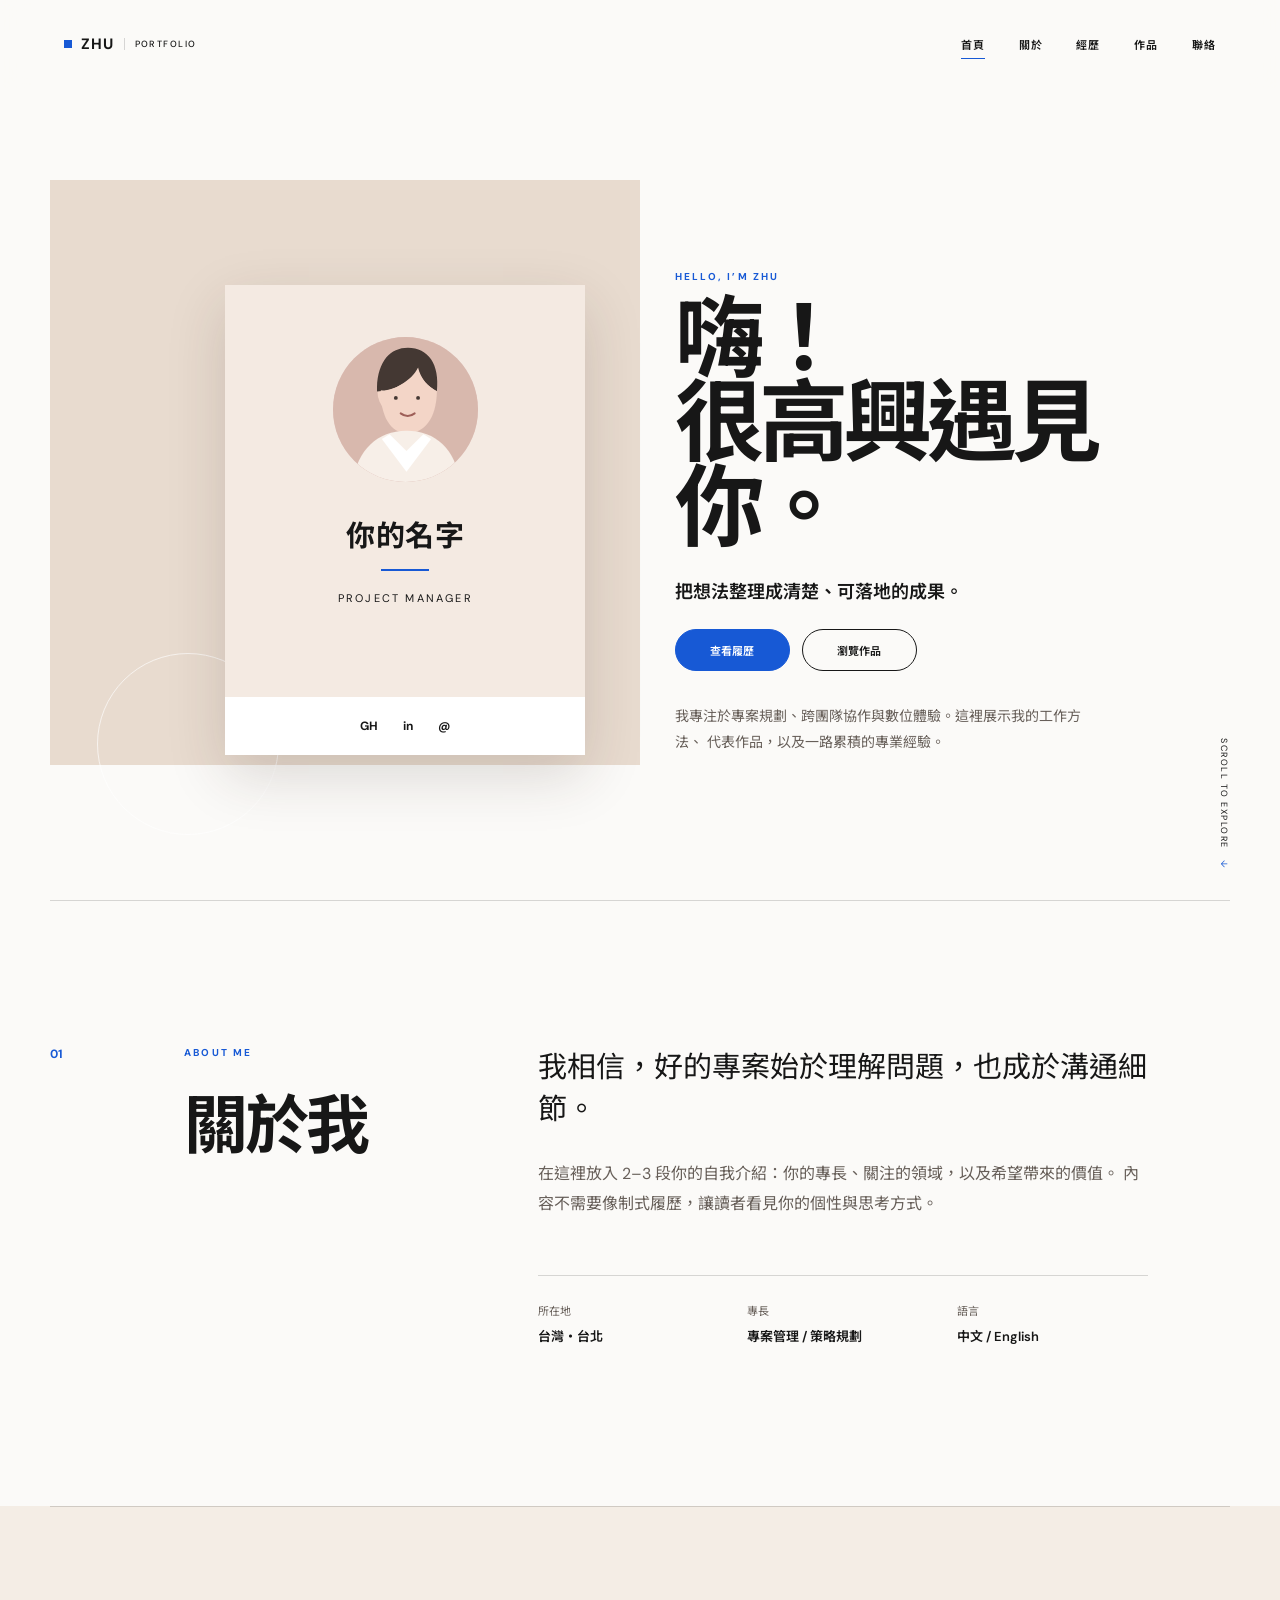
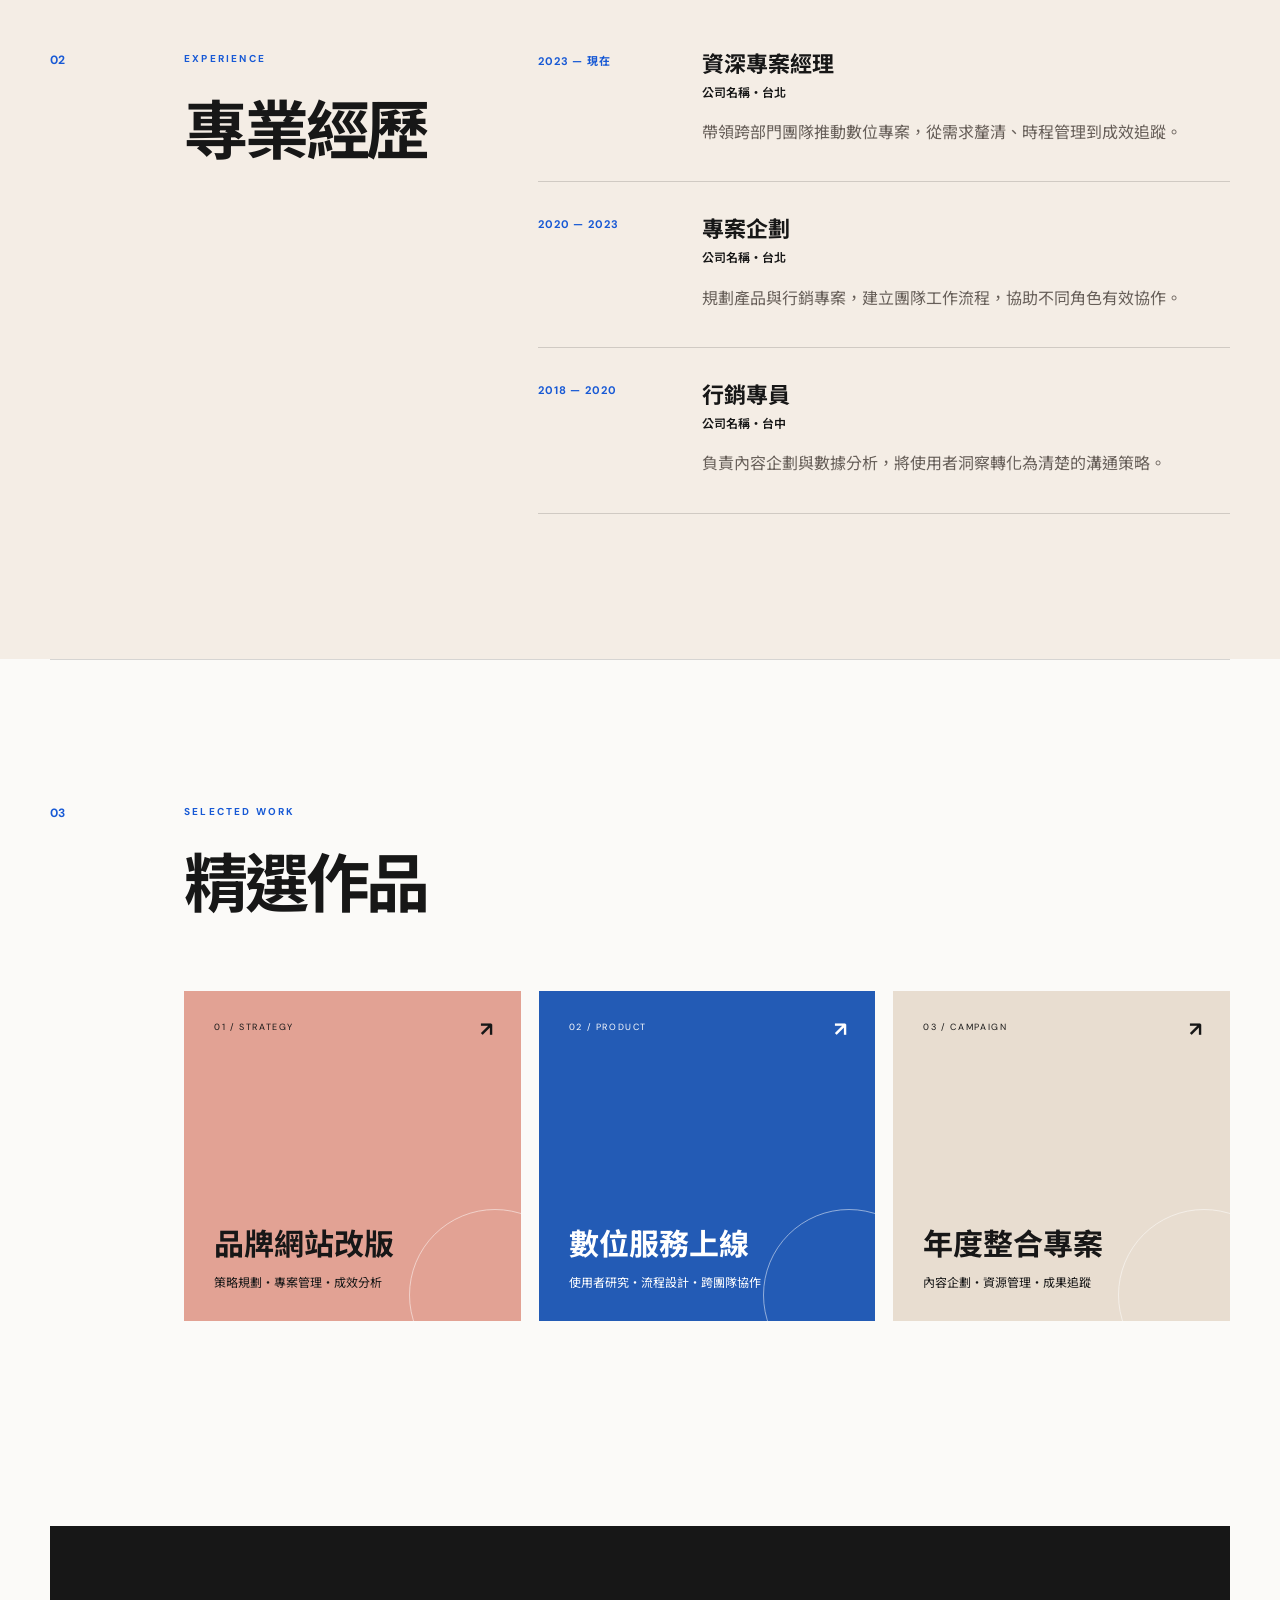
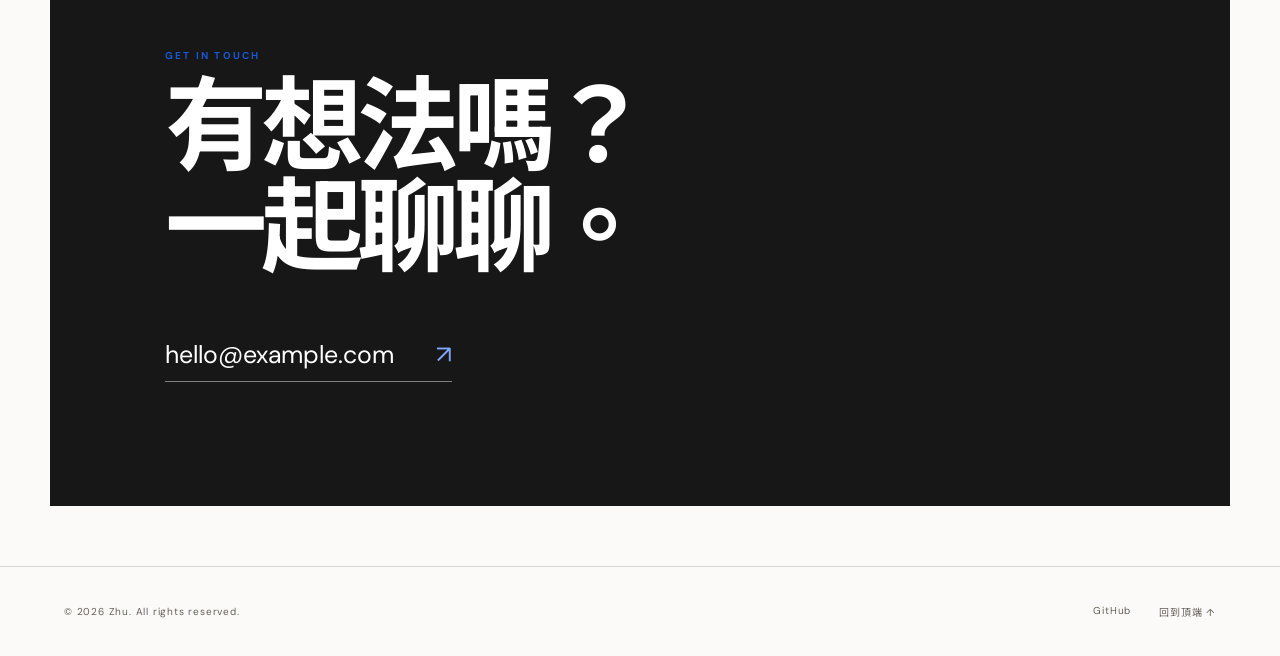
==== index.html @ 3f7c9ede "Build personal portfolio website" ====
<!doctype html>
<html lang="zh-Hant">
  <head>
    <meta charset="UTF-8" />
    <meta name="viewport" content="width=device-width, initial-scale=1.0" />
    <meta
      name="description"
      content="Zhu 的個人網站：關於我、專業經歷、作品與聯絡方式。"
    />
    <meta name="theme-color" content="#f4ede5" />
    <title>Zhu｜個人作品集</title>
    <link rel="preconnect" href="https://fonts.googleapis.com" />
    <link rel="preconnect" href="https://fonts.gstatic.com" crossorigin />
    <link
      href="https://fonts.googleapis.com/css2?family=DM+Sans:wght@400;500;600&family=Noto+Sans+TC:wght@400;500;600;700&display=swap"
      rel="stylesheet"
    />
    <link rel="stylesheet" href="styles.css" />
    <script src="script.js" defer></script>
  </head>
  <body>
    <a class="skip-link" href="#main">跳至主要內容</a>
    <header class="site-header">
      <a class="brand" href="#home" aria-label="回到首頁">
        <span class="brand-mark" aria-hidden="true"></span>
        <span>ZHU</span>
        <small>PORTFOLIO</small>
      </a>

      <button class="menu-button" type="button" aria-expanded="false" aria-controls="site-nav">
        <span></span><span></span><span></span>
        <span class="sr-only">開啟選單</span>
      </button>

      <nav id="site-nav" class="site-nav" aria-label="主要導覽">
        <a class="active" href="#home">首頁</a>
        <a href="#about">關於</a>
        <a href="#experience">經歷</a>
        <a href="#projects">作品</a>
        <a href="#contact">聯絡</a>
      </nav>
    </header>

    <main id="main">
      <section id="home" class="hero section-shell" aria-labelledby="hero-title">
        <div class="hero-backdrop" aria-hidden="true"></div>

        <article class="profile-card reveal">
          <div class="portrait-wrap">
            <img src="assets/avatar.svg" alt="個人照片預留位置" />
          </div>
          <h1>你的名字</h1>
          <span class="title-rule" aria-hidden="true"></span>
          <p>PROJECT MANAGER</p>
          <div class="socials" aria-label="社群連結">
            <a href="https://github.com/Zhu0216" aria-label="GitHub">GH</a>
            <a href="https://www.linkedin.com/" aria-label="LinkedIn">in</a>
            <a href="mailto:hello@example.com" aria-label="Email">@</a>
          </div>
        </article>

        <div class="hero-copy reveal">
          <p class="eyebrow">HELLO, I’M ZHU</p>
          <h2 id="hero-title">嗨！<br />很高興遇見你。</h2>
          <p class="hero-role">把想法整理成清楚、可落地的成果。</p>
          <div class="hero-actions">
            <a class="button primary" href="#experience">查看履歷</a>
            <a class="button secondary" href="#projects">瀏覽作品</a>
          </div>
          <p class="hero-intro">
            我專注於專案規劃、跨團隊協作與數位體驗。這裡展示我的工作方法、
            代表作品，以及一路累積的專業經驗。
          </p>
        </div>

        <p class="scroll-note" aria-hidden="true">SCROLL TO EXPLORE <span>↓</span></p>
      </section>

      <section id="about" class="content-section section-shell reveal">
        <div class="section-number">01</div>
        <div class="section-heading">
          <p class="eyebrow">ABOUT ME</p>
          <h2>關於我</h2>
        </div>
        <div class="about-copy">
          <p class="lead">我相信，好的專案始於理解問題，也成於溝通細節。</p>
          <p>
            在這裡放入 2–3 段你的自我介紹：你的專長、關注的領域，以及希望帶來的價值。
            內容不需要像制式履歷，讓讀者看見你的個性與思考方式。
          </p>
          <dl class="quick-facts">
            <div><dt>所在地</dt><dd>台灣・台北</dd></div>
            <div><dt>專長</dt><dd>專案管理 / 策略規劃</dd></div>
            <div><dt>語言</dt><dd>中文 / English</dd></div>
          </dl>
        </div>
      </section>

      <section id="experience" class="content-section section-shell experience reveal">
        <div class="section-number">02</div>
        <div class="section-heading">
          <p class="eyebrow">EXPERIENCE</p>
          <h2>專業經歷</h2>
        </div>
        <div class="timeline">
          <article>
            <time datetime="2023">2023 — 現在</time>
            <div><h3>資深專案經理</h3><p class="company">公司名稱・台北</p><p>帶領跨部門團隊推動數位專案，從需求釐清、時程管理到成效追蹤。</p></div>
          </article>
          <article>
            <time datetime="2020">2020 — 2023</time>
            <div><h3>專案企劃</h3><p class="company">公司名稱・台北</p><p>規劃產品與行銷專案，建立團隊工作流程，協助不同角色有效協作。</p></div>
          </article>
          <article>
            <time datetime="2018">2018 — 2020</time>
            <div><h3>行銷專員</h3><p class="company">公司名稱・台中</p><p>負責內容企劃與數據分析，將使用者洞察轉化為清楚的溝通策略。</p></div>
          </article>
        </div>
      </section>

      <section id="projects" class="content-section section-shell projects reveal">
        <div class="section-number">03</div>
        <div class="section-heading">
          <p class="eyebrow">SELECTED WORK</p>
          <h2>精選作品</h2>
        </div>
        <div class="project-grid">
          <a class="project-card coral" href="#contact">
            <span>01 / STRATEGY</span><h3>品牌網站改版</h3><p>策略規劃・專案管理・成效分析</p><b aria-hidden="true">↗</b>
          </a>
          <a class="project-card blue" href="#contact">
            <span>02 / PRODUCT</span><h3>數位服務上線</h3><p>使用者研究・流程設計・跨團隊協作</p><b aria-hidden="true">↗</b>
          </a>
          <a class="project-card cream" href="#contact">
            <span>03 / CAMPAIGN</span><h3>年度整合專案</h3><p>內容企劃・資源管理・成果追蹤</p><b aria-hidden="true">↗</b>
          </a>
        </div>
      </section>

      <section id="contact" class="contact section-shell reveal">
        <p class="eyebrow">GET IN TOUCH</p>
        <h2>有想法嗎？<br />一起聊聊。</h2>
        <a class="contact-link" href="mailto:hello@example.com">hello@example.com <span>↗</span></a>
      </section>
    </main>

    <footer class="site-footer">
      <p>© <span id="year"></span> Zhu. All rights reserved.</p>
      <div><a href="https://github.com/Zhu0216">GitHub</a><a href="#home">回到頂端 ↑</a></div>
    </footer>
  </body>
</html>
---- styles.css ----
:root {
  --ink: #171717;
  --muted: #675f59;
  --paper: #fbfaf8;
  --sand: #e8dbcf;
  --blush: #ead3cf;
  --blue: #1759d5;
  --line: rgba(23, 23, 23, 0.16);
  --shadow: 0 20px 55px rgba(53, 40, 30, 0.16);
}

* { box-sizing: border-box; }
html { scroll-behavior: smooth; }
body { margin: 0; color: var(--ink); background: var(--paper); font-family: "DM Sans", "Noto Sans TC", sans-serif; }
a { color: inherit; text-decoration: none; }
img { display: block; max-width: 100%; }
button { font: inherit; }
.sr-only { position: absolute; width: 1px; height: 1px; padding: 0; margin: -1px; overflow: hidden; clip: rect(0,0,0,0); white-space: nowrap; border: 0; }
.skip-link { position: fixed; top: 12px; left: 12px; transform: translateY(-150%); z-index: 100; background: var(--ink); color: #fff; padding: 10px 16px; }
.skip-link:focus { transform: translateY(0); }

.site-header { height: 88px; display: flex; align-items: center; justify-content: space-between; padding: 0 clamp(24px, 5vw, 78px); position: fixed; top: 0; width: 100%; z-index: 20; background: rgba(251,250,248,.88); backdrop-filter: blur(14px); border-bottom: 1px solid transparent; transition: .25s ease; }
.site-header.scrolled { height: 72px; border-color: var(--line); }
.brand { display: flex; align-items: center; gap: 9px; font-size: 15px; font-weight: 700; letter-spacing: .08em; }
.brand-mark { width: 8px; height: 8px; background: var(--blue); }
.brand small { padding-left: 10px; border-left: 1px solid var(--line); font-size: 9px; font-weight: 500; letter-spacing: .16em; }
.site-nav { display: flex; gap: clamp(18px, 2.6vw, 42px); font-size: 11px; font-weight: 600; letter-spacing: .11em; }
.site-nav a { position: relative; padding: 7px 0; }
.site-nav a::after { content: ""; position: absolute; left: 0; bottom: 0; width: 100%; height: 1px; background: var(--blue); transform: scaleX(0); transform-origin: right; transition: transform .2s ease; }
.site-nav a:hover::after, .site-nav a.active::after { transform: scaleX(1); transform-origin: left; }
.menu-button { display: none; border: 0; background: none; padding: 8px; }
.menu-button > span:not(.sr-only) { display: block; width: 22px; height: 1px; margin: 5px; background: var(--ink); }

.section-shell { width: min(1180px, calc(100% - 48px)); margin-inline: auto; }
.hero { position: relative; min-height: 100vh; padding-top: 140px; display: grid; grid-template-columns: minmax(310px, 470px) minmax(360px, 490px); justify-content: center; align-items: center; gap: clamp(40px, 7vw, 110px); }
.hero-backdrop { position: absolute; z-index: -2; left: calc(50% - 590px); top: 20%; width: 50%; height: 65%; background: var(--sand); }
.hero-backdrop::after { content: ""; position: absolute; width: 180px; height: 180px; border: 1px solid rgba(255,255,255,.65); border-radius: 50%; left: 8%; bottom: -70px; }
.profile-card { justify-self: end; width: min(100%, 360px); min-height: 470px; background: #f4eae2; padding: 52px 38px 0; text-align: center; box-shadow: var(--shadow); display: flex; flex-direction: column; align-items: center; }
.portrait-wrap { width: 145px; height: 145px; border-radius: 50%; overflow: hidden; background: var(--blush); }
.profile-card h1 { margin: 30px 0 14px; font-size: 29px; letter-spacing: .02em; }
.title-rule { width: 48px; height: 2px; background: var(--blue); }
.profile-card > p { margin: 20px 0 auto; font-size: 11px; letter-spacing: .2em; }
.socials { width: calc(100% + 76px); min-height: 58px; background: #fff; display: flex; justify-content: center; align-items: center; gap: 25px; }
.socials a { font-size: 12px; font-weight: 700; transition: color .2s, transform .2s; }
.socials a:hover { color: var(--blue); transform: translateY(-2px); }
.eyebrow { margin: 0 0 15px; color: var(--blue); font-size: 10px; font-weight: 700; letter-spacing: .22em; }
.hero-copy h2 { margin: 0; font-size: clamp(64px, 7vw, 104px); line-height: .94; letter-spacing: -.065em; }
.hero-role { margin: 26px 0 25px; font-size: 18px; font-weight: 600; }
.hero-actions { display: flex; gap: 12px; margin-bottom: 32px; }
.button { min-width: 115px; padding: 12px 22px; border: 1px solid var(--ink); border-radius: 999px; text-align: center; font-size: 11px; font-weight: 600; transition: .2s ease; }
.button.primary { background: var(--blue); border-color: var(--blue); color: white; }
.button:hover { background: var(--ink); border-color: var(--ink); color: white; transform: translateY(-2px); }
.hero-intro { max-width: 430px; color: var(--muted); font-size: 14px; line-height: 1.9; }
.scroll-note { position: absolute; right: 0; bottom: 30px; margin: 0; font-size: 9px; letter-spacing: .17em; writing-mode: vertical-rl; }
.scroll-note span { color: var(--blue); margin-top: 8px; }

.content-section { padding-block: 145px; border-top: 1px solid var(--line); display: grid; grid-template-columns: 70px minmax(190px, 290px) 1fr; gap: clamp(25px, 5vw, 70px); }
.section-number { color: var(--blue); font-size: 12px; font-weight: 700; }
.section-heading h2 { margin: 0; font-size: clamp(42px, 5vw, 70px); letter-spacing: -.05em; }
.about-copy { max-width: 610px; }
.about-copy p { color: var(--muted); line-height: 1.9; }
.about-copy .lead { margin-top: 0; color: var(--ink); font-size: clamp(21px, 2.5vw, 29px); line-height: 1.45; }
.quick-facts { display: grid; grid-template-columns: repeat(3, 1fr); gap: 18px; margin-top: 55px; padding-top: 26px; border-top: 1px solid var(--line); }
.quick-facts dt { color: var(--muted); font-size: 11px; margin-bottom: 8px; }
.quick-facts dd { margin: 0; font-size: 13px; font-weight: 600; }
.experience { background: #f4ede5; box-shadow: 50vw 0 #f4ede5, -50vw 0 #f4ede5; }
.timeline article { display: grid; grid-template-columns: 140px 1fr; gap: 24px; padding: 0 0 35px; margin-bottom: 35px; border-bottom: 1px solid var(--line); }
.timeline article:last-child { margin-bottom: 0; }
.timeline time { color: var(--blue); font-size: 11px; font-weight: 700; letter-spacing: .08em; }
.timeline h3 { margin: -6px 0 4px; font-size: 22px; }
.timeline p { color: var(--muted); line-height: 1.7; margin-bottom: 0; }
.timeline .company { margin: 0 0 15px; color: var(--ink); font-size: 12px; font-weight: 600; }
.projects { grid-template-areas: "number heading heading" "number cards cards"; }
.projects .section-number { grid-area: number; }
.projects .section-heading { grid-area: heading; }
.project-grid { grid-area: cards; display: grid; grid-template-columns: repeat(3, 1fr); gap: 18px; }
.project-card { position: relative; min-height: 330px; padding: 30px; display: flex; flex-direction: column; transition: transform .25s, box-shadow .25s; overflow: hidden; }
.project-card::after { content: ""; position: absolute; width: 170px; height: 170px; border: 1px solid rgba(255,255,255,.5); border-radius: 50%; right: -60px; bottom: -60px; }
.project-card:hover { transform: translateY(-8px); box-shadow: var(--shadow); }
.project-card span { font-size: 9px; letter-spacing: .18em; }
.project-card h3 { margin: auto 0 10px; max-width: 230px; font-size: 30px; line-height: 1.2; }
.project-card p { margin: 0; font-size: 12px; }
.project-card b { position: absolute; right: 28px; top: 25px; font-size: 20px; }
.project-card.coral { background: #e2a294; }
.project-card.blue { background: #235bb5; color: #fff; }
.project-card.cream { background: #e8ddd0; }
.contact { margin-top: 60px; margin-bottom: 60px; min-height: 580px; background: var(--ink); color: #fff; padding: 100px clamp(32px, 9vw, 115px); display: flex; flex-direction: column; justify-content: center; }
.contact h2 { margin: 0 0 60px; font-size: clamp(58px, 8vw, 110px); line-height: .98; letter-spacing: -.06em; }
.contact-link { width: fit-content; padding-bottom: 10px; border-bottom: 1px solid rgba(255,255,255,.45); font-size: clamp(17px, 2vw, 25px); }
.contact-link span { margin-left: 35px; color: #7fa7ff; }
.site-footer { min-height: 90px; padding: 0 clamp(24px, 5vw, 78px); border-top: 1px solid var(--line); display: flex; align-items: center; justify-content: space-between; color: var(--muted); font-size: 10px; letter-spacing: .08em; }
.site-footer div { display: flex; gap: 28px; }
.site-footer a:hover { color: var(--blue); }
.reveal { opacity: 0; transform: translateY(18px); transition: opacity .7s ease, transform .7s ease; }
.reveal.visible { opacity: 1; transform: none; }

@media (prefers-reduced-motion: reduce) { html { scroll-behavior: auto; } *, *::before, *::after { animation: none !important; transition: none !important; } .reveal { opacity: 1; transform: none; } }
@media (max-width: 850px) {
  .site-header { height: 72px; }
  .menu-button { display: block; z-index: 2; }
  .site-nav { display: none; position: fixed; inset: 0; background: var(--paper); flex-direction: column; align-items: center; justify-content: center; gap: 28px; font-size: 16px; }
  .site-nav.open { display: flex; }
  .hero { padding: 120px 0 80px; grid-template-columns: 1fr; gap: 55px; }
  .hero-backdrop { left: -24px; top: 110px; width: 78%; height: 470px; }
  .profile-card { justify-self: center; order: 2; }
  .hero-copy { order: 1; text-align: center; }
  .hero-actions { justify-content: center; }
  .hero-intro { margin-inline: auto; }
  .scroll-note { display: none; }
  .content-section { padding-block: 95px; grid-template-columns: 38px 1fr; }
  .section-heading { grid-column: 2; }
  .about-copy, .timeline { grid-column: 2; }
  .projects { grid-template-areas: "number heading" "number cards"; }
  .project-grid { grid-template-columns: 1fr; }
  .project-card { min-height: 260px; }
}
@media (max-width: 560px) {
  .section-shell { width: min(100% - 30px, 1180px); }
  .brand small { display: none; }
  .hero-copy h2 { font-size: 62px; }
  .profile-card { width: calc(100% - 20px); min-height: 430px; }
  .content-section { grid-template-columns: 1fr; gap: 22px; }
  .section-number, .section-heading, .about-copy, .timeline { grid-column: 1; }
  .projects { grid-template-areas: "number" "heading" "cards"; }
  .quick-facts { grid-template-columns: 1fr; }
  .timeline article { grid-template-columns: 1fr; gap: 15px; }
  .contact { margin-inline: 0; width: 100%; padding-inline: 28px; }
  .site-footer { padding-block: 25px; gap: 15px; flex-direction: column; align-items: flex-start; }
}
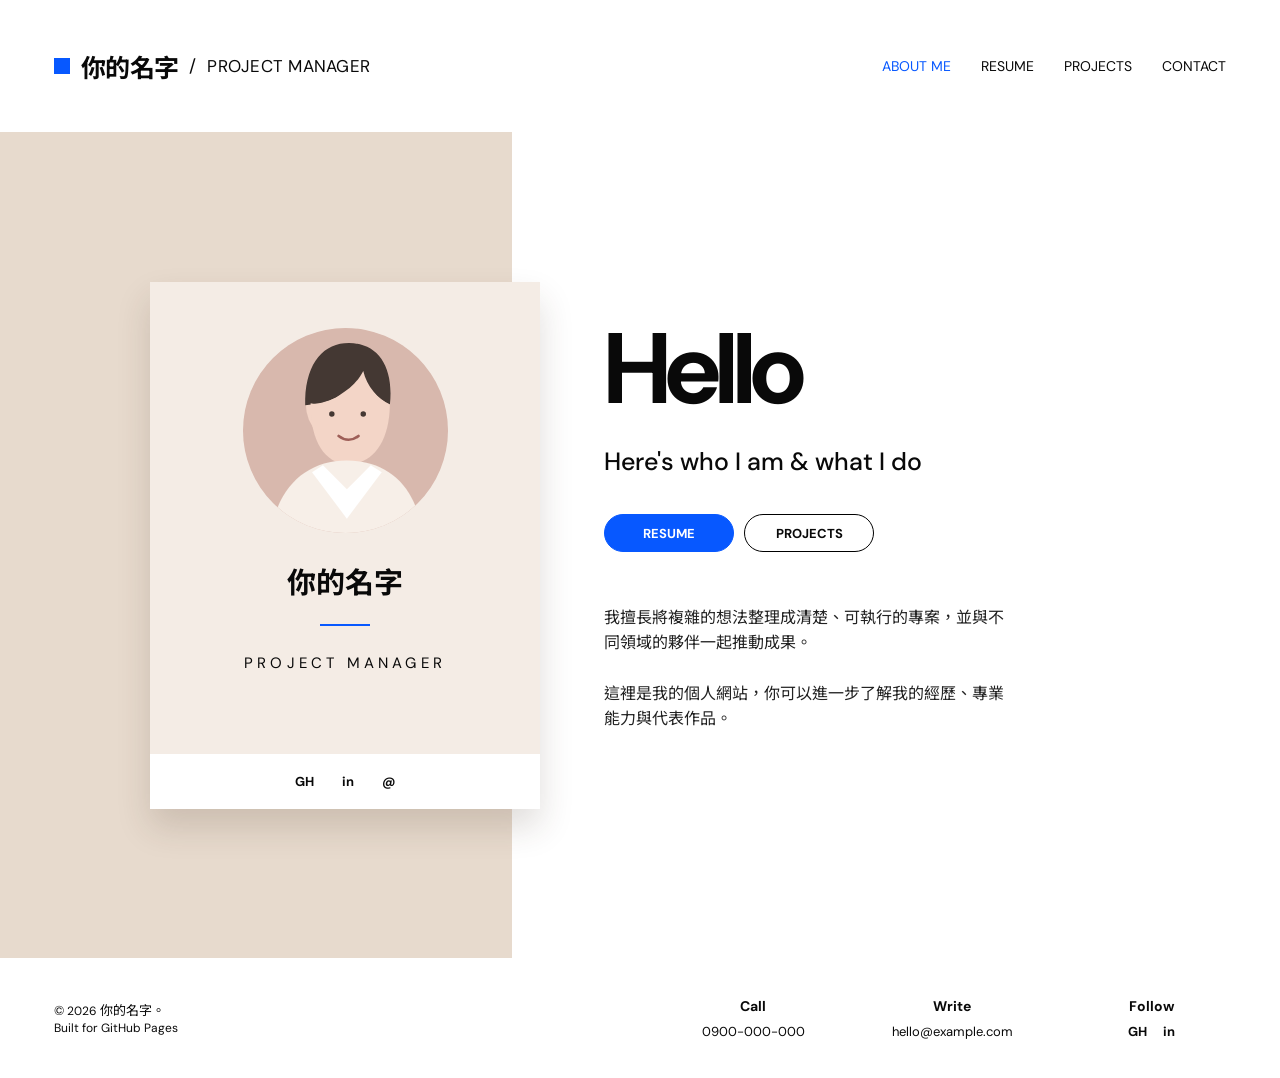
==== commit c9a6c8f4: "Rebuild portfolio to match Wix reference" ====
--- a/index.html
+++ b/index.html
@@ -1,152 +1,62 @@
 <!doctype html>
 <html lang="zh-Hant">
-  <head>
-    <meta charset="UTF-8" />
-    <meta name="viewport" content="width=device-width, initial-scale=1.0" />
-    <meta
-      name="description"
-      content="Zhu 的個人網站：關於我、專業經歷、作品與聯絡方式。"
-    />
-    <meta name="theme-color" content="#f4ede5" />
-    <title>Zhu｜個人作品集</title>
-    <link rel="preconnect" href="https://fonts.googleapis.com" />
-    <link rel="preconnect" href="https://fonts.gstatic.com" crossorigin />
-    <link
-      href="https://fonts.googleapis.com/css2?family=DM+Sans:wght@400;500;600&family=Noto+Sans+TC:wght@400;500;600;700&display=swap"
-      rel="stylesheet"
-    />
-    <link rel="stylesheet" href="styles.css" />
-    <script src="script.js" defer></script>
-  </head>
-  <body>
-    <a class="skip-link" href="#main">跳至主要內容</a>
-    <header class="site-header">
-      <a class="brand" href="#home" aria-label="回到首頁">
-        <span class="brand-mark" aria-hidden="true"></span>
-        <span>ZHU</span>
-        <small>PORTFOLIO</small>
-      </a>
+<head>
+  <meta charset="UTF-8" />
+  <meta name="viewport" content="width=device-width, initial-scale=1" />
+  <meta name="description" content="Zhu 的個人網站：專案管理、作品與專業經歷。" />
+  <title>關於我｜Zhu</title>
+  <link rel="preconnect" href="https://fonts.googleapis.com" />
+  <link rel="preconnect" href="https://fonts.gstatic.com" crossorigin />
+  <link href="https://fonts.googleapis.com/css2?family=DM+Sans:wght@400;500;600;700&family=Noto+Sans+TC:wght@400;500;600;700&display=swap" rel="stylesheet" />
+  <link rel="stylesheet" href="styles.css" />
+  <script src="script.js" defer></script>
+</head>
+<body data-page="about">
+  <a class="skip-link" href="#main">跳到主要內容</a>
+  <header class="site-header">
+    <a class="identity" href="index.html"><span></span><strong>你的名字</strong><i>/</i><small>PROJECT MANAGER</small></a>
+    <button class="menu-toggle" type="button" aria-expanded="false" aria-controls="main-nav"><span></span><span></span><span class="sr-only">開啟選單</span></button>
+    <nav id="main-nav" class="main-nav" aria-label="主要導覽">
+      <a href="index.html" data-nav="about">ABOUT ME</a>
+      <a href="resume.html" data-nav="resume">RESUME</a>
+      <a href="projects.html" data-nav="projects">PROJECTS</a>
+      <a href="contact.html" data-nav="contact">CONTACT</a>
+    </nav>
+  </header>
 
-      <button class="menu-button" type="button" aria-expanded="false" aria-controls="site-nav">
-        <span></span><span></span><span></span>
-        <span class="sr-only">開啟選單</span>
-      </button>
+  <main id="main" class="home-main">
+    <div class="home-color-block" aria-hidden="true"></div>
+    <div class="home-layout page-width">
+      <article class="profile-card reveal">
+        <img src="assets/avatar.svg" alt="個人照片預留位置" />
+        <h1>你的名字</h1>
+        <span class="blue-rule" aria-hidden="true"></span>
+        <p>PROJECT MANAGER</p>
+        <div class="social-row" aria-label="社群連結">
+          <a href="https://github.com/Zhu0216" aria-label="GitHub">GH</a>
+          <a href="https://www.linkedin.com/" aria-label="LinkedIn">in</a>
+          <a href="mailto:hello@example.com" aria-label="電子郵件">@</a>
+        </div>
+      </article>
 
-      <nav id="site-nav" class="site-nav" aria-label="主要導覽">
-        <a class="active" href="#home">首頁</a>
-        <a href="#about">關於</a>
-        <a href="#experience">經歷</a>
-        <a href="#projects">作品</a>
-        <a href="#contact">聯絡</a>
-      </nav>
-    </header>
+      <section class="hello-copy reveal" aria-labelledby="hello-title">
+        <h2 id="hello-title">Hello</h2>
+        <p class="hello-subtitle">Here's who I am &amp; what I do</p>
+        <div class="button-row">
+          <a class="pill primary" href="resume.html">RESUME</a>
+          <a class="pill" href="projects.html">PROJECTS</a>
+        </div>
+        <p>我擅長將複雜的想法整理成清楚、可執行的專案，並與不同領域的夥伴一起推動成果。</p>
+        <p>這裡是我的個人網站，你可以進一步了解我的經歷、專業能力與代表作品。</p>
+      </section>
+    </div>
+  </main>
 
-    <main id="main">
-      <section id="home" class="hero section-shell" aria-labelledby="hero-title">
-        <div class="hero-backdrop" aria-hidden="true"></div>
-
-        <article class="profile-card reveal">
-          <div class="portrait-wrap">
-            <img src="assets/avatar.svg" alt="個人照片預留位置" />
-          </div>
-          <h1>你的名字</h1>
-          <span class="title-rule" aria-hidden="true"></span>
-          <p>PROJECT MANAGER</p>
-          <div class="socials" aria-label="社群連結">
-            <a href="https://github.com/Zhu0216" aria-label="GitHub">GH</a>
-            <a href="https://www.linkedin.com/" aria-label="LinkedIn">in</a>
-            <a href="mailto:hello@example.com" aria-label="Email">@</a>
-          </div>
-        </article>
-
-        <div class="hero-copy reveal">
-          <p class="eyebrow">HELLO, I’M ZHU</p>
-          <h2 id="hero-title">嗨！<br />很高興遇見你。</h2>
-          <p class="hero-role">把想法整理成清楚、可落地的成果。</p>
-          <div class="hero-actions">
-            <a class="button primary" href="#experience">查看履歷</a>
-            <a class="button secondary" href="#projects">瀏覽作品</a>
-          </div>
-          <p class="hero-intro">
-            我專注於專案規劃、跨團隊協作與數位體驗。這裡展示我的工作方法、
-            代表作品，以及一路累積的專業經驗。
-          </p>
-        </div>
-
-        <p class="scroll-note" aria-hidden="true">SCROLL TO EXPLORE <span>↓</span></p>
-      </section>
-
-      <section id="about" class="content-section section-shell reveal">
-        <div class="section-number">01</div>
-        <div class="section-heading">
-          <p class="eyebrow">ABOUT ME</p>
-          <h2>關於我</h2>
-        </div>
-        <div class="about-copy">
-          <p class="lead">我相信，好的專案始於理解問題，也成於溝通細節。</p>
-          <p>
-            在這裡放入 2–3 段你的自我介紹：你的專長、關注的領域，以及希望帶來的價值。
-            內容不需要像制式履歷，讓讀者看見你的個性與思考方式。
-          </p>
-          <dl class="quick-facts">
-            <div><dt>所在地</dt><dd>台灣・台北</dd></div>
-            <div><dt>專長</dt><dd>專案管理 / 策略規劃</dd></div>
-            <div><dt>語言</dt><dd>中文 / English</dd></div>
-          </dl>
-        </div>
-      </section>
-
-      <section id="experience" class="content-section section-shell experience reveal">
-        <div class="section-number">02</div>
-        <div class="section-heading">
-          <p class="eyebrow">EXPERIENCE</p>
-          <h2>專業經歷</h2>
-        </div>
-        <div class="timeline">
-          <article>
-            <time datetime="2023">2023 — 現在</time>
-            <div><h3>資深專案經理</h3><p class="company">公司名稱・台北</p><p>帶領跨部門團隊推動數位專案，從需求釐清、時程管理到成效追蹤。</p></div>
-          </article>
-          <article>
-            <time datetime="2020">2020 — 2023</time>
-            <div><h3>專案企劃</h3><p class="company">公司名稱・台北</p><p>規劃產品與行銷專案，建立團隊工作流程，協助不同角色有效協作。</p></div>
-          </article>
-          <article>
-            <time datetime="2018">2018 — 2020</time>
-            <div><h3>行銷專員</h3><p class="company">公司名稱・台中</p><p>負責內容企劃與數據分析，將使用者洞察轉化為清楚的溝通策略。</p></div>
-          </article>
-        </div>
-      </section>
-
-      <section id="projects" class="content-section section-shell projects reveal">
-        <div class="section-number">03</div>
-        <div class="section-heading">
-          <p class="eyebrow">SELECTED WORK</p>
-          <h2>精選作品</h2>
-        </div>
-        <div class="project-grid">
-          <a class="project-card coral" href="#contact">
-            <span>01 / STRATEGY</span><h3>品牌網站改版</h3><p>策略規劃・專案管理・成效分析</p><b aria-hidden="true">↗</b>
-          </a>
-          <a class="project-card blue" href="#contact">
-            <span>02 / PRODUCT</span><h3>數位服務上線</h3><p>使用者研究・流程設計・跨團隊協作</p><b aria-hidden="true">↗</b>
-          </a>
-          <a class="project-card cream" href="#contact">
-            <span>03 / CAMPAIGN</span><h3>年度整合專案</h3><p>內容企劃・資源管理・成果追蹤</p><b aria-hidden="true">↗</b>
-          </a>
-        </div>
-      </section>
-
-      <section id="contact" class="contact section-shell reveal">
-        <p class="eyebrow">GET IN TOUCH</p>
-        <h2>有想法嗎？<br />一起聊聊。</h2>
-        <a class="contact-link" href="mailto:hello@example.com">hello@example.com <span>↗</span></a>
-      </section>
-    </main>
-
-    <footer class="site-footer">
-      <p>© <span id="year"></span> Zhu. All rights reserved.</p>
-      <div><a href="https://github.com/Zhu0216">GitHub</a><a href="#home">回到頂端 ↑</a></div>
-    </footer>
-  </body>
+  <footer class="site-footer">
+    <div class="copyright">© <span data-year></span> 你的名字。<br /><span>Built for GitHub Pages</span></div>
+    <div class="footer-item"><strong>Call</strong><a href="tel:+886900000000">0900-000-000</a></div>
+    <div class="footer-item"><strong>Write</strong><a href="mailto:hello@example.com">hello@example.com</a></div>
+    <div class="footer-item"><strong>Follow</strong><div class="footer-social"><a href="https://github.com/Zhu0216">GH</a><a href="https://www.linkedin.com/">in</a></div></div>
+  </footer>
+</body>
 </html>
--- a/styles.css
+++ b/styles.css
@@ -1,129 +1,12 @@
-:root {
-  --ink: #171717;
-  --muted: #675f59;
-  --paper: #fbfaf8;
-  --sand: #e8dbcf;
-  --blush: #ead3cf;
-  --blue: #1759d5;
-  --line: rgba(23, 23, 23, 0.16);
-  --shadow: 0 20px 55px rgba(53, 40, 30, 0.16);
-}
-
-* { box-sizing: border-box; }
-html { scroll-behavior: smooth; }
-body { margin: 0; color: var(--ink); background: var(--paper); font-family: "DM Sans", "Noto Sans TC", sans-serif; }
-a { color: inherit; text-decoration: none; }
-img { display: block; max-width: 100%; }
-button { font: inherit; }
-.sr-only { position: absolute; width: 1px; height: 1px; padding: 0; margin: -1px; overflow: hidden; clip: rect(0,0,0,0); white-space: nowrap; border: 0; }
-.skip-link { position: fixed; top: 12px; left: 12px; transform: translateY(-150%); z-index: 100; background: var(--ink); color: #fff; padding: 10px 16px; }
-.skip-link:focus { transform: translateY(0); }
-
-.site-header { height: 88px; display: flex; align-items: center; justify-content: space-between; padding: 0 clamp(24px, 5vw, 78px); position: fixed; top: 0; width: 100%; z-index: 20; background: rgba(251,250,248,.88); backdrop-filter: blur(14px); border-bottom: 1px solid transparent; transition: .25s ease; }
-.site-header.scrolled { height: 72px; border-color: var(--line); }
-.brand { display: flex; align-items: center; gap: 9px; font-size: 15px; font-weight: 700; letter-spacing: .08em; }
-.brand-mark { width: 8px; height: 8px; background: var(--blue); }
-.brand small { padding-left: 10px; border-left: 1px solid var(--line); font-size: 9px; font-weight: 500; letter-spacing: .16em; }
-.site-nav { display: flex; gap: clamp(18px, 2.6vw, 42px); font-size: 11px; font-weight: 600; letter-spacing: .11em; }
-.site-nav a { position: relative; padding: 7px 0; }
-.site-nav a::after { content: ""; position: absolute; left: 0; bottom: 0; width: 100%; height: 1px; background: var(--blue); transform: scaleX(0); transform-origin: right; transition: transform .2s ease; }
-.site-nav a:hover::after, .site-nav a.active::after { transform: scaleX(1); transform-origin: left; }
-.menu-button { display: none; border: 0; background: none; padding: 8px; }
-.menu-button > span:not(.sr-only) { display: block; width: 22px; height: 1px; margin: 5px; background: var(--ink); }
-
-.section-shell { width: min(1180px, calc(100% - 48px)); margin-inline: auto; }
-.hero { position: relative; min-height: 100vh; padding-top: 140px; display: grid; grid-template-columns: minmax(310px, 470px) minmax(360px, 490px); justify-content: center; align-items: center; gap: clamp(40px, 7vw, 110px); }
-.hero-backdrop { position: absolute; z-index: -2; left: calc(50% - 590px); top: 20%; width: 50%; height: 65%; background: var(--sand); }
-.hero-backdrop::after { content: ""; position: absolute; width: 180px; height: 180px; border: 1px solid rgba(255,255,255,.65); border-radius: 50%; left: 8%; bottom: -70px; }
-.profile-card { justify-self: end; width: min(100%, 360px); min-height: 470px; background: #f4eae2; padding: 52px 38px 0; text-align: center; box-shadow: var(--shadow); display: flex; flex-direction: column; align-items: center; }
-.portrait-wrap { width: 145px; height: 145px; border-radius: 50%; overflow: hidden; background: var(--blush); }
-.profile-card h1 { margin: 30px 0 14px; font-size: 29px; letter-spacing: .02em; }
-.title-rule { width: 48px; height: 2px; background: var(--blue); }
-.profile-card > p { margin: 20px 0 auto; font-size: 11px; letter-spacing: .2em; }
-.socials { width: calc(100% + 76px); min-height: 58px; background: #fff; display: flex; justify-content: center; align-items: center; gap: 25px; }
-.socials a { font-size: 12px; font-weight: 700; transition: color .2s, transform .2s; }
-.socials a:hover { color: var(--blue); transform: translateY(-2px); }
-.eyebrow { margin: 0 0 15px; color: var(--blue); font-size: 10px; font-weight: 700; letter-spacing: .22em; }
-.hero-copy h2 { margin: 0; font-size: clamp(64px, 7vw, 104px); line-height: .94; letter-spacing: -.065em; }
-.hero-role { margin: 26px 0 25px; font-size: 18px; font-weight: 600; }
-.hero-actions { display: flex; gap: 12px; margin-bottom: 32px; }
-.button { min-width: 115px; padding: 12px 22px; border: 1px solid var(--ink); border-radius: 999px; text-align: center; font-size: 11px; font-weight: 600; transition: .2s ease; }
-.button.primary { background: var(--blue); border-color: var(--blue); color: white; }
-.button:hover { background: var(--ink); border-color: var(--ink); color: white; transform: translateY(-2px); }
-.hero-intro { max-width: 430px; color: var(--muted); font-size: 14px; line-height: 1.9; }
-.scroll-note { position: absolute; right: 0; bottom: 30px; margin: 0; font-size: 9px; letter-spacing: .17em; writing-mode: vertical-rl; }
-.scroll-note span { color: var(--blue); margin-top: 8px; }
-
-.content-section { padding-block: 145px; border-top: 1px solid var(--line); display: grid; grid-template-columns: 70px minmax(190px, 290px) 1fr; gap: clamp(25px, 5vw, 70px); }
-.section-number { color: var(--blue); font-size: 12px; font-weight: 700; }
-.section-heading h2 { margin: 0; font-size: clamp(42px, 5vw, 70px); letter-spacing: -.05em; }
-.about-copy { max-width: 610px; }
-.about-copy p { color: var(--muted); line-height: 1.9; }
-.about-copy .lead { margin-top: 0; color: var(--ink); font-size: clamp(21px, 2.5vw, 29px); line-height: 1.45; }
-.quick-facts { display: grid; grid-template-columns: repeat(3, 1fr); gap: 18px; margin-top: 55px; padding-top: 26px; border-top: 1px solid var(--line); }
-.quick-facts dt { color: var(--muted); font-size: 11px; margin-bottom: 8px; }
-.quick-facts dd { margin: 0; font-size: 13px; font-weight: 600; }
-.experience { background: #f4ede5; box-shadow: 50vw 0 #f4ede5, -50vw 0 #f4ede5; }
-.timeline article { display: grid; grid-template-columns: 140px 1fr; gap: 24px; padding: 0 0 35px; margin-bottom: 35px; border-bottom: 1px solid var(--line); }
-.timeline article:last-child { margin-bottom: 0; }
-.timeline time { color: var(--blue); font-size: 11px; font-weight: 700; letter-spacing: .08em; }
-.timeline h3 { margin: -6px 0 4px; font-size: 22px; }
-.timeline p { color: var(--muted); line-height: 1.7; margin-bottom: 0; }
-.timeline .company { margin: 0 0 15px; color: var(--ink); font-size: 12px; font-weight: 600; }
-.projects { grid-template-areas: "number heading heading" "number cards cards"; }
-.projects .section-number { grid-area: number; }
-.projects .section-heading { grid-area: heading; }
-.project-grid { grid-area: cards; display: grid; grid-template-columns: repeat(3, 1fr); gap: 18px; }
-.project-card { position: relative; min-height: 330px; padding: 30px; display: flex; flex-direction: column; transition: transform .25s, box-shadow .25s; overflow: hidden; }
-.project-card::after { content: ""; position: absolute; width: 170px; height: 170px; border: 1px solid rgba(255,255,255,.5); border-radius: 50%; right: -60px; bottom: -60px; }
-.project-card:hover { transform: translateY(-8px); box-shadow: var(--shadow); }
-.project-card span { font-size: 9px; letter-spacing: .18em; }
-.project-card h3 { margin: auto 0 10px; max-width: 230px; font-size: 30px; line-height: 1.2; }
-.project-card p { margin: 0; font-size: 12px; }
-.project-card b { position: absolute; right: 28px; top: 25px; font-size: 20px; }
-.project-card.coral { background: #e2a294; }
-.project-card.blue { background: #235bb5; color: #fff; }
-.project-card.cream { background: #e8ddd0; }
-.contact { margin-top: 60px; margin-bottom: 60px; min-height: 580px; background: var(--ink); color: #fff; padding: 100px clamp(32px, 9vw, 115px); display: flex; flex-direction: column; justify-content: center; }
-.contact h2 { margin: 0 0 60px; font-size: clamp(58px, 8vw, 110px); line-height: .98; letter-spacing: -.06em; }
-.contact-link { width: fit-content; padding-bottom: 10px; border-bottom: 1px solid rgba(255,255,255,.45); font-size: clamp(17px, 2vw, 25px); }
-.contact-link span { margin-left: 35px; color: #7fa7ff; }
-.site-footer { min-height: 90px; padding: 0 clamp(24px, 5vw, 78px); border-top: 1px solid var(--line); display: flex; align-items: center; justify-content: space-between; color: var(--muted); font-size: 10px; letter-spacing: .08em; }
-.site-footer div { display: flex; gap: 28px; }
-.site-footer a:hover { color: var(--blue); }
-.reveal { opacity: 0; transform: translateY(18px); transition: opacity .7s ease, transform .7s ease; }
-.reveal.visible { opacity: 1; transform: none; }
-
-@media (prefers-reduced-motion: reduce) { html { scroll-behavior: auto; } *, *::before, *::after { animation: none !important; transition: none !important; } .reveal { opacity: 1; transform: none; } }
-@media (max-width: 850px) {
-  .site-header { height: 72px; }
-  .menu-button { display: block; z-index: 2; }
-  .site-nav { display: none; position: fixed; inset: 0; background: var(--paper); flex-direction: column; align-items: center; justify-content: center; gap: 28px; font-size: 16px; }
-  .site-nav.open { display: flex; }
-  .hero { padding: 120px 0 80px; grid-template-columns: 1fr; gap: 55px; }
-  .hero-backdrop { left: -24px; top: 110px; width: 78%; height: 470px; }
-  .profile-card { justify-self: center; order: 2; }
-  .hero-copy { order: 1; text-align: center; }
-  .hero-actions { justify-content: center; }
-  .hero-intro { margin-inline: auto; }
-  .scroll-note { display: none; }
-  .content-section { padding-block: 95px; grid-template-columns: 38px 1fr; }
-  .section-heading { grid-column: 2; }
-  .about-copy, .timeline { grid-column: 2; }
-  .projects { grid-template-areas: "number heading" "number cards"; }
-  .project-grid { grid-template-columns: 1fr; }
-  .project-card { min-height: 260px; }
-}
-@media (max-width: 560px) {
-  .section-shell { width: min(100% - 30px, 1180px); }
-  .brand small { display: none; }
-  .hero-copy h2 { font-size: 62px; }
-  .profile-card { width: calc(100% - 20px); min-height: 430px; }
-  .content-section { grid-template-columns: 1fr; gap: 22px; }
-  .section-number, .section-heading, .about-copy, .timeline { grid-column: 1; }
-  .projects { grid-template-areas: "number" "heading" "cards"; }
-  .quick-facts { grid-template-columns: 1fr; }
-  .timeline article { grid-template-columns: 1fr; gap: 15px; }
-  .contact { margin-inline: 0; width: 100%; padding-inline: 28px; }
-  .site-footer { padding-block: 25px; gap: 15px; flex-direction: column; align-items: flex-start; }
-}
+:root{--blue:#0758ff;--sand:#e7dacd;--card:#f4ece5;--ink:#090909;--muted:#4f4b47;--shadow:0 18px 32px rgba(61,44,29,.16)}
+*{box-sizing:border-box}html{scroll-behavior:smooth}body{margin:0;background:#fff;color:var(--ink);font-family:"DM Sans","Noto Sans TC",Arial,sans-serif;font-size:16px}a{color:inherit;text-decoration:none}.sr-only{position:absolute;width:1px;height:1px;padding:0;margin:-1px;overflow:hidden;clip:rect(0,0,0,0);white-space:nowrap;border:0}.skip-link{position:fixed;z-index:99;top:8px;left:8px;padding:10px 14px;background:var(--ink);color:#fff;transform:translateY(-150%)}.skip-link:focus{transform:none}
+.site-header{height:132px;padding:0 4.2vw;display:flex;align-items:center;justify-content:space-between;background:#fff;position:relative;z-index:10}.identity{display:flex;align-items:center;gap:11px;white-space:nowrap}.identity>span,.page-title>span{width:16px;height:16px;background:var(--blue);display:inline-block;flex:0 0 auto}.identity strong{font-size:25px;letter-spacing:-.025em}.identity i{font-style:normal;font-size:18px}.identity small{font-size:17px;font-weight:400;letter-spacing:.015em}.main-nav{display:flex;gap:30px;font-size:14px}.main-nav a{transition:color .2s}.main-nav a:hover,.main-nav a.active{color:var(--blue)}.menu-toggle{display:none;border:0;background:transparent;padding:8px}.menu-toggle>span:not(.sr-only){display:block;width:24px;height:2px;margin:6px;background:var(--ink)}
+.page-width{width:min(980px,calc(100% - 48px));margin:auto}.home-main{position:relative;min-height:826px;display:flex;align-items:center;overflow:hidden}.home-color-block{position:absolute;left:0;top:0;bottom:0;width:40%;background:var(--sand)}.home-layout{position:relative;z-index:1;display:grid;grid-template-columns:390px 1fr;gap:64px;align-items:center}.profile-card{height:527px;background:var(--card);box-shadow:var(--shadow);display:flex;flex-direction:column;align-items:center;padding-top:46px;text-align:center}.profile-card>img{width:205px;height:205px;border-radius:50%;object-fit:cover}.profile-card h1{font-size:29px;line-height:1.15;margin:34px 0 24px;max-width:230px}.blue-rule{width:50px;height:2px;background:var(--blue)}.profile-card>p{margin:27px 0 auto;font-size:15px;letter-spacing:.28em}.social-row{height:55px;width:100%;background:#fff;display:flex;align-items:center;justify-content:center;gap:28px;font-weight:700;font-size:13px}.social-row a:hover{color:var(--blue)}.hello-copy{padding-bottom:10px}.hello-copy h2{font-size:100px;line-height:.95;letter-spacing:-.06em;margin:0 0 28px}.hello-subtitle{font-size:25px!important;font-weight:500;margin-bottom:36px!important}.button-row{display:flex;gap:10px;margin-bottom:54px}.pill{min-width:130px;height:38px;border:1px solid #000;border-radius:999px;display:inline-flex;align-items:center;justify-content:center;padding:0 22px;font:700 13px "DM Sans",sans-serif;background:#fff;transition:.2s}.pill.primary{background:var(--blue);border-color:var(--blue);color:#fff}.pill:hover{background:#000;border-color:#000;color:#fff;transform:translateY(-1px)}.hello-copy>p:not(.hello-subtitle){max-width:405px;color:#222;line-height:1.55;margin:0 0 26px;font-size:16px}
+.site-footer{min-height:120px;padding:25px 4.2vw;display:grid;grid-template-columns:1fr 150px 200px 150px;align-items:center;gap:24px;background:#fff;font-size:13px}.copyright span{font-size:12px}.footer-item{text-align:center;display:flex;flex-direction:column;gap:8px}.footer-item strong{font-size:14px}.footer-social{display:flex;justify-content:center;gap:16px;font-weight:700}.footer-item a:hover{color:var(--blue)}
+.inner-main{background:var(--sand);padding:88px 24px 110px;min-height:760px}.inner-width{width:min(750px,100%);margin:auto}.projects-width{width:min(820px,100%);margin:auto}.contact-width{width:min(700px,100%);margin:auto}.page-title{margin:0 auto 80px;display:flex;align-items:center;justify-content:center;gap:12px;font-size:40px;letter-spacing:-.035em}.page-title>span{width:18px;height:18px}.resume-section{margin-bottom:82px}.section-top{display:flex;align-items:center;justify-content:space-between;margin-bottom:40px}.section-top h2,.skills-card h2{font-size:25px;margin:0}.resume-card{background:#fff;box-shadow:var(--shadow);padding:60px 55px;margin-bottom:34px;display:grid;grid-template-columns:220px 1fr;gap:44px;min-height:265px}.resume-meta time{display:block;color:var(--blue);font-weight:700;font-size:20px;margin-bottom:8px}.resume-meta h3{font-size:16px;font-weight:500;margin:0 0 5px;text-transform:uppercase}.resume-meta p{margin:0 0 8px;font-size:14px}.resume-meta small{font-size:13px}.resume-copy{font-size:15px;line-height:1.55}.resume-copy p{margin:0 0 22px}.skills-card{background:#fff;box-shadow:var(--shadow);padding:55px;margin-top:10px}.skills-card>div+div{margin-top:55px}.skills-card ul{list-style:none;padding:0;margin:28px 0 0;display:grid;grid-template-columns:1fr 1fr;gap:24px}.skills-card li{font-size:14px;position:relative;padding-left:22px}.skills-card li::before{content:"";position:absolute;left:0;top:.45em;width:10px;height:10px;background:var(--blue)}
+.projects-main{padding-top:105px}.projects-main .page-title{margin-bottom:48px}.page-intro{max-width:650px;margin:0 auto 70px;text-align:center;line-height:1.6}.project-row{min-height:360px;background:#fff;box-shadow:var(--shadow);margin-bottom:60px;display:grid;grid-template-columns:1.15fr .85fr}.project-copy{padding:58px 42px 42px;position:relative}.side-accent{position:absolute;left:0;top:58px;width:10px;height:48px;background:var(--blue)}.project-copy h2{color:var(--blue);font-size:23px;margin:0 0 4px}.project-copy strong{font-size:14px}.project-copy p{margin:48px 0 0;line-height:1.55}.project-art{position:relative;overflow:hidden;min-height:360px}.art-one{background:linear-gradient(140deg,#3c235d,#ff887b 60%,#efb29b);display:flex;align-items:center;justify-content:center}.art-one>span{position:relative;z-index:2;color:#fff;font-size:28px;font-weight:700;letter-spacing:.12em}.art-one i,.art-one b{position:absolute;width:170px;height:170px;border-radius:50%;background:#152a9a;filter:blur(.1px)}.art-one i{left:-65px;top:-65px}.art-one b{right:-70px;bottom:-55px}.art-two{background:#f6dfd1;display:flex;align-items:center;justify-content:center}.screen{width:77%;aspect-ratio:1.35;background:#fff;border:11px solid #202020;border-radius:5px;padding:18px;text-align:left;box-shadow:0 18px 0 -10px #aaa}.screen small{font-size:7px;letter-spacing:.2em}.screen em{display:block;margin-top:35px;font-style:normal;font-size:20px;font-weight:700;line-height:1.15}.screen>span{display:block;width:42px;height:8px;background:var(--blue);margin-top:14px}.art-three{background:linear-gradient(145deg,#eef3f5,#cdd9df);display:flex;align-items:center;justify-content:center}.phone{width:150px;height:290px;border:9px solid #111;border-radius:25px;background:#00a8dc;display:flex;align-items:center;justify-content:center;transform:rotate(-18deg);box-shadow:0 20px 30px rgba(0,0,0,.22)}.phone span{color:#fff;font-size:24px;font-weight:700;transform:rotate(18deg)}.art-three>i{position:absolute;width:200px;height:45px;background:rgba(255,255,255,.65);transform:rotate(-25deg);right:-30px;top:50px}
+.contact-main{padding-top:70px}.contact-main .page-title{margin-bottom:70px}.contact-card{background:#fff;box-shadow:var(--shadow);padding:70px 64px;min-height:610px}.contact-card label{display:flex;flex-direction:column;font-size:14px;font-weight:600;margin-bottom:27px}.field-pair{display:grid;grid-template-columns:1fr 1fr;gap:38px}.contact-card input,.contact-card textarea{border:0;border-bottom:1px solid #111;padding:10px 2px 7px;font:16px inherit;outline:0;background:transparent;resize:vertical}.contact-card input:focus,.contact-card textarea:focus{border-color:var(--blue);box-shadow:0 1px 0 var(--blue)}.contact-card button{border:0;cursor:pointer}.form-note{font-size:12px;color:var(--muted);margin:14px 0 0}
+.reveal{animation:fade-up .6s ease both}@keyframes fade-up{from{opacity:0;transform:translateY(14px)}to{opacity:1;transform:none}}
+@media (prefers-reduced-motion:reduce){html{scroll-behavior:auto}.reveal{animation:none}}
+@media (max-width:850px){.site-header{height:86px;padding:0 22px;position:sticky;top:0}.identity{gap:8px}.identity>span{width:10px;height:10px}.identity strong{font-size:19px}.identity i,.identity small{display:none}.menu-toggle{display:block;z-index:3}.main-nav{position:fixed;inset:0;background:#fff;display:none;flex-direction:column;align-items:center;justify-content:center;gap:28px;font-size:19px}.main-nav.open{display:flex}.home-main{min-height:auto;padding:72px 0 80px}.home-color-block{width:100%;height:420px;bottom:auto}.home-layout{grid-template-columns:1fr;gap:50px;width:min(100% - 34px,500px)}.profile-card{width:min(390px,100%);justify-self:center;order:2}.hello-copy{text-align:center;order:1}.hello-copy h2{font-size:78px}.hello-subtitle{font-size:21px!important}.button-row{justify-content:center;margin-bottom:35px}.hello-copy>p:not(.hello-subtitle){margin-left:auto;margin-right:auto}.site-footer{grid-template-columns:1fr 1fr;padding:35px 24px;gap:30px}.copyright{grid-column:1/-1;text-align:center}.inner-main{padding:65px 20px 80px}.page-title{font-size:35px;margin-bottom:55px}.resume-card{padding:38px 30px;grid-template-columns:1fr;gap:30px}.project-row{grid-template-columns:1fr}.project-art{min-height:330px}.project-copy{min-height:300px}.contact-card{padding:45px 30px}.field-pair{grid-template-columns:1fr;gap:0}.skills-card{padding:40px 30px}}
+@media (max-width:520px){.profile-card{height:485px;padding-top:35px}.profile-card>img{width:175px;height:175px}.site-footer{grid-template-columns:1fr}.copyright{grid-column:auto}.footer-item{text-align:center}.section-top{align-items:flex-start;gap:20px}.section-top .pill{min-width:110px}.skills-card ul{grid-template-columns:1fr}.project-copy{padding:48px 30px}.contact-card{padding:38px 24px}.hello-copy h2{font-size:68px}}
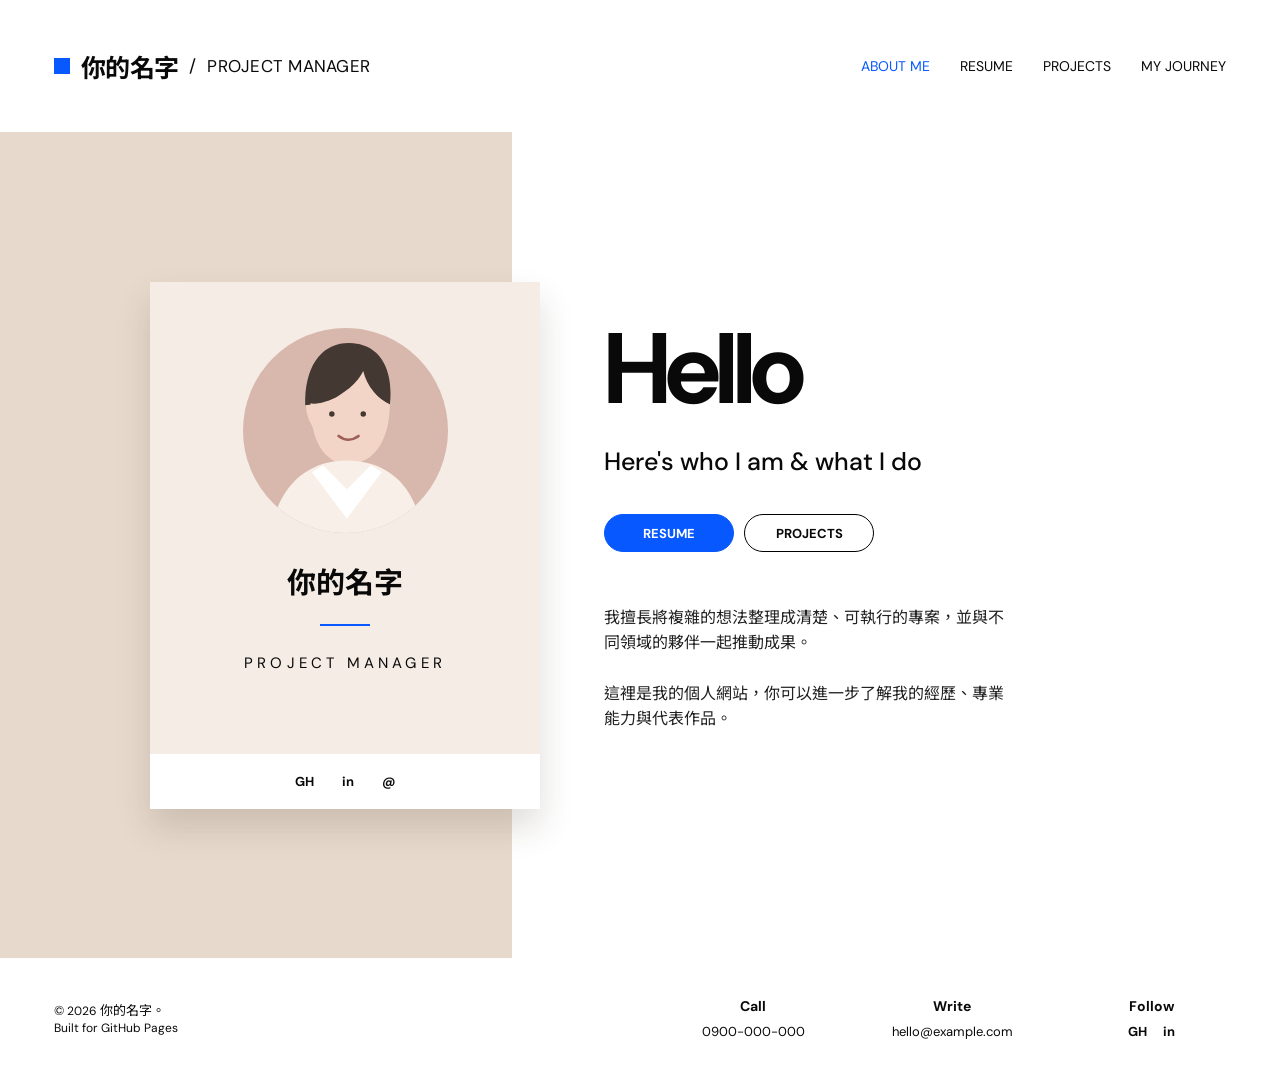
==== commit 4a4008c1: "Replace contact page with journey timeline" ====
--- a/index.html
+++ b/index.html
@@ -20,7 +20,7 @@
       <a href="index.html" data-nav="about">ABOUT ME</a>
       <a href="resume.html" data-nav="resume">RESUME</a>
       <a href="projects.html" data-nav="projects">PROJECTS</a>
-      <a href="contact.html" data-nav="contact">CONTACT</a>
+      <a href="journey.html" data-nav="journey">MY JOURNEY</a>
     </nav>
   </header>
 
--- a/styles.css
+++ b/styles.css
@@ -6,7 +6,8 @@
 .inner-main{background:var(--sand);padding:88px 24px 110px;min-height:760px}.inner-width{width:min(750px,100%);margin:auto}.projects-width{width:min(820px,100%);margin:auto}.contact-width{width:min(700px,100%);margin:auto}.page-title{margin:0 auto 80px;display:flex;align-items:center;justify-content:center;gap:12px;font-size:40px;letter-spacing:-.035em}.page-title>span{width:18px;height:18px}.resume-section{margin-bottom:82px}.section-top{display:flex;align-items:center;justify-content:space-between;margin-bottom:40px}.section-top h2,.skills-card h2{font-size:25px;margin:0}.resume-card{background:#fff;box-shadow:var(--shadow);padding:60px 55px;margin-bottom:34px;display:grid;grid-template-columns:220px 1fr;gap:44px;min-height:265px}.resume-meta time{display:block;color:var(--blue);font-weight:700;font-size:20px;margin-bottom:8px}.resume-meta h3{font-size:16px;font-weight:500;margin:0 0 5px;text-transform:uppercase}.resume-meta p{margin:0 0 8px;font-size:14px}.resume-meta small{font-size:13px}.resume-copy{font-size:15px;line-height:1.55}.resume-copy p{margin:0 0 22px}.skills-card{background:#fff;box-shadow:var(--shadow);padding:55px;margin-top:10px}.skills-card>div+div{margin-top:55px}.skills-card ul{list-style:none;padding:0;margin:28px 0 0;display:grid;grid-template-columns:1fr 1fr;gap:24px}.skills-card li{font-size:14px;position:relative;padding-left:22px}.skills-card li::before{content:"";position:absolute;left:0;top:.45em;width:10px;height:10px;background:var(--blue)}
 .projects-main{padding-top:105px}.projects-main .page-title{margin-bottom:48px}.page-intro{max-width:650px;margin:0 auto 70px;text-align:center;line-height:1.6}.project-row{min-height:360px;background:#fff;box-shadow:var(--shadow);margin-bottom:60px;display:grid;grid-template-columns:1.15fr .85fr}.project-copy{padding:58px 42px 42px;position:relative}.side-accent{position:absolute;left:0;top:58px;width:10px;height:48px;background:var(--blue)}.project-copy h2{color:var(--blue);font-size:23px;margin:0 0 4px}.project-copy strong{font-size:14px}.project-copy p{margin:48px 0 0;line-height:1.55}.project-art{position:relative;overflow:hidden;min-height:360px}.art-one{background:linear-gradient(140deg,#3c235d,#ff887b 60%,#efb29b);display:flex;align-items:center;justify-content:center}.art-one>span{position:relative;z-index:2;color:#fff;font-size:28px;font-weight:700;letter-spacing:.12em}.art-one i,.art-one b{position:absolute;width:170px;height:170px;border-radius:50%;background:#152a9a;filter:blur(.1px)}.art-one i{left:-65px;top:-65px}.art-one b{right:-70px;bottom:-55px}.art-two{background:#f6dfd1;display:flex;align-items:center;justify-content:center}.screen{width:77%;aspect-ratio:1.35;background:#fff;border:11px solid #202020;border-radius:5px;padding:18px;text-align:left;box-shadow:0 18px 0 -10px #aaa}.screen small{font-size:7px;letter-spacing:.2em}.screen em{display:block;margin-top:35px;font-style:normal;font-size:20px;font-weight:700;line-height:1.15}.screen>span{display:block;width:42px;height:8px;background:var(--blue);margin-top:14px}.art-three{background:linear-gradient(145deg,#eef3f5,#cdd9df);display:flex;align-items:center;justify-content:center}.phone{width:150px;height:290px;border:9px solid #111;border-radius:25px;background:#00a8dc;display:flex;align-items:center;justify-content:center;transform:rotate(-18deg);box-shadow:0 20px 30px rgba(0,0,0,.22)}.phone span{color:#fff;font-size:24px;font-weight:700;transform:rotate(18deg)}.art-three>i{position:absolute;width:200px;height:45px;background:rgba(255,255,255,.65);transform:rotate(-25deg);right:-30px;top:50px}
 .contact-main{padding-top:70px}.contact-main .page-title{margin-bottom:70px}.contact-card{background:#fff;box-shadow:var(--shadow);padding:70px 64px;min-height:610px}.contact-card label{display:flex;flex-direction:column;font-size:14px;font-weight:600;margin-bottom:27px}.field-pair{display:grid;grid-template-columns:1fr 1fr;gap:38px}.contact-card input,.contact-card textarea{border:0;border-bottom:1px solid #111;padding:10px 2px 7px;font:16px inherit;outline:0;background:transparent;resize:vertical}.contact-card input:focus,.contact-card textarea:focus{border-color:var(--blue);box-shadow:0 1px 0 var(--blue)}.contact-card button{border:0;cursor:pointer}.form-note{font-size:12px;color:var(--muted);margin:14px 0 0}
+.journey-main{padding-top:100px;padding-bottom:145px}.journey-width{width:min(920px,100%);margin:auto}.journey-main .page-title{margin-bottom:28px}.journey-main .page-intro{margin-bottom:86px}.journey-timeline{position:relative;list-style:none;margin:0;padding:0}.journey-timeline::before{content:"";position:absolute;top:18px;bottom:0;left:50%;width:2px;background:linear-gradient(to bottom,var(--blue),rgba(7,88,255,.15));transform:translateX(-1px)}.journey-timeline li{position:relative;display:grid;grid-template-columns:1fr 86px 1fr;min-height:270px}.journey-marker{position:absolute;z-index:2;left:50%;top:18px;width:16px;height:16px;border:4px solid var(--sand);border-radius:50%;background:var(--blue);transform:translateX(-50%);box-shadow:0 0 0 1px var(--blue)}.journey-timeline time{grid-column:2;justify-self:center;margin-top:49px;color:var(--blue);font-size:12px;font-weight:700;letter-spacing:.14em;writing-mode:vertical-rl}.journey-event article{grid-row:1;position:relative;background:#fff;box-shadow:var(--shadow);padding:36px 40px 38px;min-height:188px}.journey-event:nth-child(even) article{grid-column:1;margin-right:43px;text-align:right}.journey-event:nth-child(odd) article{grid-column:3;margin-left:43px}.journey-event article::before{content:"";position:absolute;top:21px;width:9px;height:48px;background:var(--blue)}.journey-event:nth-child(even) article::before{right:0}.journey-event:nth-child(odd) article::before{left:0}.event-index{color:var(--blue);font-size:10px;font-weight:700;letter-spacing:.18em}.journey-event h2{margin:13px 0 18px;font-size:23px;line-height:1.25}.journey-event p{margin:0;color:var(--muted);font-size:14px;line-height:1.75}.journey-now{min-height:200px}.journey-now time{margin-top:49px;font-size:13px}.now-space{grid-column:3;min-height:110px}.pulse-marker{top:14px;width:23px;height:23px;border-width:6px;animation:marker-pulse 1.8s ease-out infinite}.pulse-marker::after{content:"";position:absolute;inset:-10px;border:1px solid var(--blue);border-radius:50%;animation:marker-ring 1.8s ease-out infinite}@keyframes marker-pulse{0%,100%{transform:translateX(-50%) scale(.86);box-shadow:0 0 0 0 rgba(7,88,255,.4)}50%{transform:translateX(-50%) scale(1);box-shadow:0 0 0 9px rgba(7,88,255,0)}}@keyframes marker-ring{0%{opacity:.8;transform:scale(.65)}100%{opacity:0;transform:scale(1.55)}}
 .reveal{animation:fade-up .6s ease both}@keyframes fade-up{from{opacity:0;transform:translateY(14px)}to{opacity:1;transform:none}}
-@media (prefers-reduced-motion:reduce){html{scroll-behavior:auto}.reveal{animation:none}}
-@media (max-width:850px){.site-header{height:86px;padding:0 22px;position:sticky;top:0}.identity{gap:8px}.identity>span{width:10px;height:10px}.identity strong{font-size:19px}.identity i,.identity small{display:none}.menu-toggle{display:block;z-index:3}.main-nav{position:fixed;inset:0;background:#fff;display:none;flex-direction:column;align-items:center;justify-content:center;gap:28px;font-size:19px}.main-nav.open{display:flex}.home-main{min-height:auto;padding:72px 0 80px}.home-color-block{width:100%;height:420px;bottom:auto}.home-layout{grid-template-columns:1fr;gap:50px;width:min(100% - 34px,500px)}.profile-card{width:min(390px,100%);justify-self:center;order:2}.hello-copy{text-align:center;order:1}.hello-copy h2{font-size:78px}.hello-subtitle{font-size:21px!important}.button-row{justify-content:center;margin-bottom:35px}.hello-copy>p:not(.hello-subtitle){margin-left:auto;margin-right:auto}.site-footer{grid-template-columns:1fr 1fr;padding:35px 24px;gap:30px}.copyright{grid-column:1/-1;text-align:center}.inner-main{padding:65px 20px 80px}.page-title{font-size:35px;margin-bottom:55px}.resume-card{padding:38px 30px;grid-template-columns:1fr;gap:30px}.project-row{grid-template-columns:1fr}.project-art{min-height:330px}.project-copy{min-height:300px}.contact-card{padding:45px 30px}.field-pair{grid-template-columns:1fr;gap:0}.skills-card{padding:40px 30px}}
+@media (prefers-reduced-motion:reduce){html{scroll-behavior:auto}.reveal,.pulse-marker,.pulse-marker::after{animation:none}}
+@media (max-width:850px){.site-header{height:86px;padding:0 22px;position:sticky;top:0}.identity{gap:8px}.identity>span{width:10px;height:10px}.identity strong{font-size:19px}.identity i,.identity small{display:none}.menu-toggle{display:block;z-index:3}.main-nav{position:fixed;inset:0;background:#fff;display:none;flex-direction:column;align-items:center;justify-content:center;gap:28px;font-size:19px}.main-nav.open{display:flex}.home-main{min-height:auto;padding:72px 0 80px}.home-color-block{width:100%;height:420px;bottom:auto}.home-layout{grid-template-columns:1fr;gap:50px;width:min(100% - 34px,500px)}.profile-card{width:min(390px,100%);justify-self:center;order:2}.hello-copy{text-align:center;order:1}.hello-copy h2{font-size:78px}.hello-subtitle{font-size:21px!important}.button-row{justify-content:center;margin-bottom:35px}.hello-copy>p:not(.hello-subtitle){margin-left:auto;margin-right:auto}.site-footer{grid-template-columns:1fr 1fr;padding:35px 24px;gap:30px}.copyright{grid-column:1/-1;text-align:center}.inner-main{padding:65px 20px 80px}.page-title{font-size:35px;margin-bottom:55px}.resume-card{padding:38px 30px;grid-template-columns:1fr;gap:30px}.project-row{grid-template-columns:1fr}.project-art{min-height:330px}.project-copy{min-height:300px}.contact-card{padding:45px 30px}.field-pair{grid-template-columns:1fr;gap:0}.skills-card{padding:40px 30px}.journey-main{padding-top:65px;padding-bottom:100px}.journey-main .page-title{margin-bottom:25px}.journey-main .page-intro{margin-bottom:65px}.journey-timeline::before{left:15px}.journey-timeline li{display:block;min-height:0;padding:0 0 65px 48px}.journey-marker{left:15px}.journey-timeline time{display:block;writing-mode:horizontal-tb;margin:0 0 13px;color:var(--blue)}.journey-event article,.journey-event:nth-child(even) article,.journey-event:nth-child(odd) article{margin:0;text-align:left;padding:32px 28px 34px;min-height:0}.journey-event:nth-child(even) article::before,.journey-event:nth-child(odd) article::before{left:0;right:auto}.journey-now{height:160px;padding-bottom:0!important}.journey-now time{margin:0;line-height:23px}.now-space{display:none}}
 @media (max-width:520px){.profile-card{height:485px;padding-top:35px}.profile-card>img{width:175px;height:175px}.site-footer{grid-template-columns:1fr}.copyright{grid-column:auto}.footer-item{text-align:center}.section-top{align-items:flex-start;gap:20px}.section-top .pill{min-width:110px}.skills-card ul{grid-template-columns:1fr}.project-copy{padding:48px 30px}.contact-card{padding:38px 24px}.hello-copy h2{font-size:68px}}
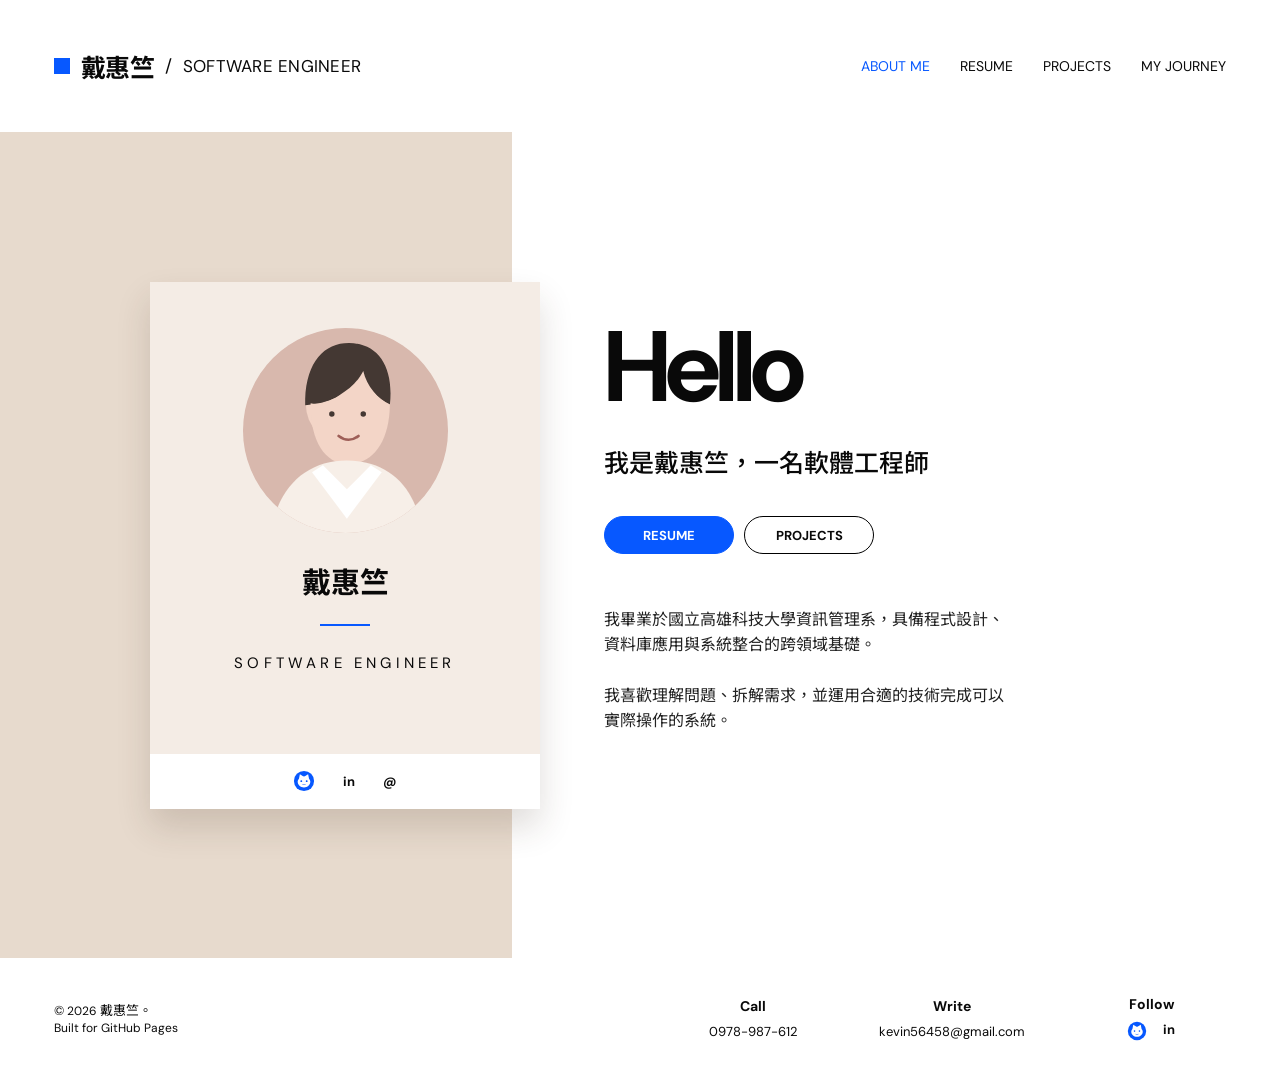
==== commit 626f075c: "Personalize portfolio from resume and add GitHub icon" ====
--- a/index.html
+++ b/index.html
@@ -3,8 +3,8 @@
 <head>
   <meta charset="UTF-8" />
   <meta name="viewport" content="width=device-width, initial-scale=1" />
-  <meta name="description" content="Zhu 的個人網站：專案管理、作品與專業經歷。" />
-  <title>關於我｜Zhu</title>
+  <meta name="description" content="戴惠竺的個人網站：軟體工程、專案作品與學習歷程。" />
+  <title>關於我｜戴惠竺</title>
   <link rel="preconnect" href="https://fonts.googleapis.com" />
   <link rel="preconnect" href="https://fonts.gstatic.com" crossorigin />
   <link href="https://fonts.googleapis.com/css2?family=DM+Sans:wght@400;500;600;700&family=Noto+Sans+TC:wght@400;500;600;700&display=swap" rel="stylesheet" />
@@ -14,49 +14,31 @@
 <body data-page="about">
   <a class="skip-link" href="#main">跳到主要內容</a>
   <header class="site-header">
-    <a class="identity" href="index.html"><span></span><strong>你的名字</strong><i>/</i><small>PROJECT MANAGER</small></a>
+    <a class="identity" href="index.html"><span></span><strong>戴惠竺</strong><i>/</i><small>SOFTWARE ENGINEER</small></a>
     <button class="menu-toggle" type="button" aria-expanded="false" aria-controls="main-nav"><span></span><span></span><span class="sr-only">開啟選單</span></button>
-    <nav id="main-nav" class="main-nav" aria-label="主要導覽">
-      <a href="index.html" data-nav="about">ABOUT ME</a>
-      <a href="resume.html" data-nav="resume">RESUME</a>
-      <a href="projects.html" data-nav="projects">PROJECTS</a>
-      <a href="journey.html" data-nav="journey">MY JOURNEY</a>
-    </nav>
+    <nav id="main-nav" class="main-nav" aria-label="主要導覽"><a href="index.html" data-nav="about">ABOUT ME</a><a href="resume.html" data-nav="resume">RESUME</a><a href="projects.html" data-nav="projects">PROJECTS</a><a href="journey.html" data-nav="journey">MY JOURNEY</a></nav>
   </header>
 
   <main id="main" class="home-main">
     <div class="home-color-block" aria-hidden="true"></div>
     <div class="home-layout page-width">
       <article class="profile-card reveal">
-        <img src="assets/avatar.svg" alt="個人照片預留位置" />
-        <h1>你的名字</h1>
+        <img src="assets/avatar.svg" alt="戴惠竺的個人圖像預留位置" />
+        <h1>戴惠竺</h1>
         <span class="blue-rule" aria-hidden="true"></span>
-        <p>PROJECT MANAGER</p>
-        <div class="social-row" aria-label="社群連結">
-          <a href="https://github.com/Zhu0216" aria-label="GitHub">GH</a>
-          <a href="https://www.linkedin.com/" aria-label="LinkedIn">in</a>
-          <a href="mailto:hello@example.com" aria-label="電子郵件">@</a>
-        </div>
+        <p>SOFTWARE ENGINEER</p>
+        <div class="social-row" aria-label="社群連結"><a class="github-icon" href="https://github.com/Zhu0216" aria-label="GitHub"><img src="assets/github-icon.svg" alt="" /></a><a href="https://www.linkedin.com/" aria-label="LinkedIn">in</a><a href="mailto:kevin56458@gmail.com" aria-label="電子郵件">@</a></div>
       </article>
-
       <section class="hello-copy reveal" aria-labelledby="hello-title">
         <h2 id="hello-title">Hello</h2>
-        <p class="hello-subtitle">Here's who I am &amp; what I do</p>
-        <div class="button-row">
-          <a class="pill primary" href="resume.html">RESUME</a>
-          <a class="pill" href="projects.html">PROJECTS</a>
-        </div>
-        <p>我擅長將複雜的想法整理成清楚、可執行的專案，並與不同領域的夥伴一起推動成果。</p>
-        <p>這裡是我的個人網站，你可以進一步了解我的經歷、專業能力與代表作品。</p>
+        <p class="hello-subtitle">我是戴惠竺，一名軟體工程師</p>
+        <div class="button-row"><a class="pill primary" href="resume.html">RESUME</a><a class="pill" href="projects.html">PROJECTS</a></div>
+        <p>我畢業於國立高雄科技大學資訊管理系，具備程式設計、資料庫應用與系統整合的跨領域基礎。</p>
+        <p>我喜歡理解問題、拆解需求，並運用合適的技術完成可以實際操作的系統。</p>
       </section>
     </div>
   </main>
 
-  <footer class="site-footer">
-    <div class="copyright">© <span data-year></span> 你的名字。<br /><span>Built for GitHub Pages</span></div>
-    <div class="footer-item"><strong>Call</strong><a href="tel:+886900000000">0900-000-000</a></div>
-    <div class="footer-item"><strong>Write</strong><a href="mailto:hello@example.com">hello@example.com</a></div>
-    <div class="footer-item"><strong>Follow</strong><div class="footer-social"><a href="https://github.com/Zhu0216">GH</a><a href="https://www.linkedin.com/">in</a></div></div>
-  </footer>
+  <footer class="site-footer"><div class="copyright">© <span data-year></span> 戴惠竺。<br /><span>Built for GitHub Pages</span></div><div class="footer-item"><strong>Call</strong><a href="tel:+886978987612">0978-987-612</a></div><div class="footer-item"><strong>Write</strong><a href="mailto:kevin56458@gmail.com">kevin56458@gmail.com</a></div><div class="footer-item"><strong>Follow</strong><div class="footer-social"><a class="github-icon" href="https://github.com/Zhu0216" aria-label="GitHub"><img src="assets/github-icon.svg" alt="" /></a><a href="https://www.linkedin.com/">in</a></div></div></footer>
 </body>
 </html>
--- a/styles.css
+++ b/styles.css
@@ -6,8 +6,33 @@
 .inner-main{background:var(--sand);padding:88px 24px 110px;min-height:760px}.inner-width{width:min(750px,100%);margin:auto}.projects-width{width:min(820px,100%);margin:auto}.contact-width{width:min(700px,100%);margin:auto}.page-title{margin:0 auto 80px;display:flex;align-items:center;justify-content:center;gap:12px;font-size:40px;letter-spacing:-.035em}.page-title>span{width:18px;height:18px}.resume-section{margin-bottom:82px}.section-top{display:flex;align-items:center;justify-content:space-between;margin-bottom:40px}.section-top h2,.skills-card h2{font-size:25px;margin:0}.resume-card{background:#fff;box-shadow:var(--shadow);padding:60px 55px;margin-bottom:34px;display:grid;grid-template-columns:220px 1fr;gap:44px;min-height:265px}.resume-meta time{display:block;color:var(--blue);font-weight:700;font-size:20px;margin-bottom:8px}.resume-meta h3{font-size:16px;font-weight:500;margin:0 0 5px;text-transform:uppercase}.resume-meta p{margin:0 0 8px;font-size:14px}.resume-meta small{font-size:13px}.resume-copy{font-size:15px;line-height:1.55}.resume-copy p{margin:0 0 22px}.skills-card{background:#fff;box-shadow:var(--shadow);padding:55px;margin-top:10px}.skills-card>div+div{margin-top:55px}.skills-card ul{list-style:none;padding:0;margin:28px 0 0;display:grid;grid-template-columns:1fr 1fr;gap:24px}.skills-card li{font-size:14px;position:relative;padding-left:22px}.skills-card li::before{content:"";position:absolute;left:0;top:.45em;width:10px;height:10px;background:var(--blue)}
 .projects-main{padding-top:105px}.projects-main .page-title{margin-bottom:48px}.page-intro{max-width:650px;margin:0 auto 70px;text-align:center;line-height:1.6}.project-row{min-height:360px;background:#fff;box-shadow:var(--shadow);margin-bottom:60px;display:grid;grid-template-columns:1.15fr .85fr}.project-copy{padding:58px 42px 42px;position:relative}.side-accent{position:absolute;left:0;top:58px;width:10px;height:48px;background:var(--blue)}.project-copy h2{color:var(--blue);font-size:23px;margin:0 0 4px}.project-copy strong{font-size:14px}.project-copy p{margin:48px 0 0;line-height:1.55}.project-art{position:relative;overflow:hidden;min-height:360px}.art-one{background:linear-gradient(140deg,#3c235d,#ff887b 60%,#efb29b);display:flex;align-items:center;justify-content:center}.art-one>span{position:relative;z-index:2;color:#fff;font-size:28px;font-weight:700;letter-spacing:.12em}.art-one i,.art-one b{position:absolute;width:170px;height:170px;border-radius:50%;background:#152a9a;filter:blur(.1px)}.art-one i{left:-65px;top:-65px}.art-one b{right:-70px;bottom:-55px}.art-two{background:#f6dfd1;display:flex;align-items:center;justify-content:center}.screen{width:77%;aspect-ratio:1.35;background:#fff;border:11px solid #202020;border-radius:5px;padding:18px;text-align:left;box-shadow:0 18px 0 -10px #aaa}.screen small{font-size:7px;letter-spacing:.2em}.screen em{display:block;margin-top:35px;font-style:normal;font-size:20px;font-weight:700;line-height:1.15}.screen>span{display:block;width:42px;height:8px;background:var(--blue);margin-top:14px}.art-three{background:linear-gradient(145deg,#eef3f5,#cdd9df);display:flex;align-items:center;justify-content:center}.phone{width:150px;height:290px;border:9px solid #111;border-radius:25px;background:#00a8dc;display:flex;align-items:center;justify-content:center;transform:rotate(-18deg);box-shadow:0 20px 30px rgba(0,0,0,.22)}.phone span{color:#fff;font-size:24px;font-weight:700;transform:rotate(18deg)}.art-three>i{position:absolute;width:200px;height:45px;background:rgba(255,255,255,.65);transform:rotate(-25deg);right:-30px;top:50px}
 .contact-main{padding-top:70px}.contact-main .page-title{margin-bottom:70px}.contact-card{background:#fff;box-shadow:var(--shadow);padding:70px 64px;min-height:610px}.contact-card label{display:flex;flex-direction:column;font-size:14px;font-weight:600;margin-bottom:27px}.field-pair{display:grid;grid-template-columns:1fr 1fr;gap:38px}.contact-card input,.contact-card textarea{border:0;border-bottom:1px solid #111;padding:10px 2px 7px;font:16px inherit;outline:0;background:transparent;resize:vertical}.contact-card input:focus,.contact-card textarea:focus{border-color:var(--blue);box-shadow:0 1px 0 var(--blue)}.contact-card button{border:0;cursor:pointer}.form-note{font-size:12px;color:var(--muted);margin:14px 0 0}
-.journey-main{padding-top:100px;padding-bottom:145px}.journey-width{width:min(920px,100%);margin:auto}.journey-main .page-title{margin-bottom:28px}.journey-main .page-intro{margin-bottom:86px}.journey-timeline{position:relative;list-style:none;margin:0;padding:0}.journey-timeline::before{content:"";position:absolute;top:18px;bottom:0;left:50%;width:2px;background:linear-gradient(to bottom,var(--blue),rgba(7,88,255,.15));transform:translateX(-1px)}.journey-timeline li{position:relative;display:grid;grid-template-columns:1fr 86px 1fr;min-height:270px}.journey-marker{position:absolute;z-index:2;left:50%;top:18px;width:16px;height:16px;border:4px solid var(--sand);border-radius:50%;background:var(--blue);transform:translateX(-50%);box-shadow:0 0 0 1px var(--blue)}.journey-timeline time{grid-column:2;justify-self:center;margin-top:49px;color:var(--blue);font-size:12px;font-weight:700;letter-spacing:.14em;writing-mode:vertical-rl}.journey-event article{grid-row:1;position:relative;background:#fff;box-shadow:var(--shadow);padding:36px 40px 38px;min-height:188px}.journey-event:nth-child(even) article{grid-column:1;margin-right:43px;text-align:right}.journey-event:nth-child(odd) article{grid-column:3;margin-left:43px}.journey-event article::before{content:"";position:absolute;top:21px;width:9px;height:48px;background:var(--blue)}.journey-event:nth-child(even) article::before{right:0}.journey-event:nth-child(odd) article::before{left:0}.event-index{color:var(--blue);font-size:10px;font-weight:700;letter-spacing:.18em}.journey-event h2{margin:13px 0 18px;font-size:23px;line-height:1.25}.journey-event p{margin:0;color:var(--muted);font-size:14px;line-height:1.75}.journey-now{min-height:200px}.journey-now time{margin-top:49px;font-size:13px}.now-space{grid-column:3;min-height:110px}.pulse-marker{top:14px;width:23px;height:23px;border-width:6px;animation:marker-pulse 1.8s ease-out infinite}.pulse-marker::after{content:"";position:absolute;inset:-10px;border:1px solid var(--blue);border-radius:50%;animation:marker-ring 1.8s ease-out infinite}@keyframes marker-pulse{0%,100%{transform:translateX(-50%) scale(.86);box-shadow:0 0 0 0 rgba(7,88,255,.4)}50%{transform:translateX(-50%) scale(1);box-shadow:0 0 0 9px rgba(7,88,255,0)}}@keyframes marker-ring{0%{opacity:.8;transform:scale(.65)}100%{opacity:0;transform:scale(1.55)}}
+.journey-main{padding-top:100px;padding-bottom:145px}.journey-width{width:min(920px,100%);margin:auto}.journey-main .page-title{margin-bottom:28px}.journey-main .page-intro{margin-bottom:86px}.journey-timeline{position:relative;list-style:none;margin:0;padding:0}.journey-timeline::before{content:"";position:absolute;top:18px;bottom:0;left:50%;width:2px;background:linear-gradient(to bottom,var(--blue),rgba(7,88,255,.15));transform:translateX(-1px)}.journey-timeline li{position:relative;display:grid;grid-template-columns:1fr 86px 1fr;min-height:270px}.journey-marker{position:absolute;z-index:2;left:50%;top:18px;width:16px;height:16px;border:4px solid var(--sand);border-radius:50%;background:var(--blue);transform:translateX(-50%);box-shadow:0 0 0 1px var(--blue)}.journey-timeline time{position:absolute;top:13px;margin:0;color:var(--blue);font-size:12px;font-weight:700;letter-spacing:.12em;line-height:1;white-space:nowrap}.journey-event:nth-child(even) time{left:calc(50% + 27px)}.journey-event:nth-child(odd) time{right:calc(50% + 27px)}.journey-event article{grid-row:1;position:relative;background:#fff;box-shadow:var(--shadow);padding:36px 40px 38px;min-height:188px}.journey-event:nth-child(even) article{grid-column:1;margin-right:43px;text-align:right}.journey-event:nth-child(odd) article{grid-column:3;margin-left:43px}.journey-event article::before{content:"";position:absolute;top:21px;width:9px;height:48px;background:var(--blue)}.journey-event:nth-child(even) article::before{right:0}.journey-event:nth-child(odd) article::before{left:0}.event-index{color:var(--blue);font-size:10px;font-weight:700;letter-spacing:.18em}.journey-event h2{margin:13px 0 18px;font-size:23px;line-height:1.25}.journey-event p{margin:0;color:var(--muted);font-size:14px;line-height:1.75}.journey-now{min-height:200px}.journey-now time{left:calc(50% + 31px);top:18px;font-size:13px}.now-space{grid-column:3;min-height:110px}.pulse-marker{top:14px;width:23px;height:23px;border-width:6px;animation:marker-pulse 1.8s ease-out infinite}.pulse-marker::after{content:"";position:absolute;inset:-10px;border:1px solid var(--blue);border-radius:50%;animation:marker-ring 1.8s ease-out infinite}@keyframes marker-pulse{0%,100%{transform:translateX(-50%) scale(.86);box-shadow:0 0 0 0 rgba(7,88,255,.4)}50%{transform:translateX(-50%) scale(1);box-shadow:0 0 0 9px rgba(7,88,255,0)}}@keyframes marker-ring{0%{opacity:.8;transform:scale(.65)}100%{opacity:0;transform:scale(1.55)}}
 .reveal{animation:fade-up .6s ease both}@keyframes fade-up{from{opacity:0;transform:translateY(14px)}to{opacity:1;transform:none}}
 @media (prefers-reduced-motion:reduce){html{scroll-behavior:auto}.reveal,.pulse-marker,.pulse-marker::after{animation:none}}
-@media (max-width:850px){.site-header{height:86px;padding:0 22px;position:sticky;top:0}.identity{gap:8px}.identity>span{width:10px;height:10px}.identity strong{font-size:19px}.identity i,.identity small{display:none}.menu-toggle{display:block;z-index:3}.main-nav{position:fixed;inset:0;background:#fff;display:none;flex-direction:column;align-items:center;justify-content:center;gap:28px;font-size:19px}.main-nav.open{display:flex}.home-main{min-height:auto;padding:72px 0 80px}.home-color-block{width:100%;height:420px;bottom:auto}.home-layout{grid-template-columns:1fr;gap:50px;width:min(100% - 34px,500px)}.profile-card{width:min(390px,100%);justify-self:center;order:2}.hello-copy{text-align:center;order:1}.hello-copy h2{font-size:78px}.hello-subtitle{font-size:21px!important}.button-row{justify-content:center;margin-bottom:35px}.hello-copy>p:not(.hello-subtitle){margin-left:auto;margin-right:auto}.site-footer{grid-template-columns:1fr 1fr;padding:35px 24px;gap:30px}.copyright{grid-column:1/-1;text-align:center}.inner-main{padding:65px 20px 80px}.page-title{font-size:35px;margin-bottom:55px}.resume-card{padding:38px 30px;grid-template-columns:1fr;gap:30px}.project-row{grid-template-columns:1fr}.project-art{min-height:330px}.project-copy{min-height:300px}.contact-card{padding:45px 30px}.field-pair{grid-template-columns:1fr;gap:0}.skills-card{padding:40px 30px}.journey-main{padding-top:65px;padding-bottom:100px}.journey-main .page-title{margin-bottom:25px}.journey-main .page-intro{margin-bottom:65px}.journey-timeline::before{left:15px}.journey-timeline li{display:block;min-height:0;padding:0 0 65px 48px}.journey-marker{left:15px}.journey-timeline time{display:block;writing-mode:horizontal-tb;margin:0 0 13px;color:var(--blue)}.journey-event article,.journey-event:nth-child(even) article,.journey-event:nth-child(odd) article{margin:0;text-align:left;padding:32px 28px 34px;min-height:0}.journey-event:nth-child(even) article::before,.journey-event:nth-child(odd) article::before{left:0;right:auto}.journey-now{height:160px;padding-bottom:0!important}.journey-now time{margin:0;line-height:23px}.now-space{display:none}}
+@media (max-width:850px){.site-header{height:86px;padding:0 22px;position:sticky;top:0}.identity{gap:8px}.identity>span{width:10px;height:10px}.identity strong{font-size:19px}.identity i,.identity small{display:none}.menu-toggle{display:block;z-index:3}.main-nav{position:fixed;inset:0;background:#fff;display:none;flex-direction:column;align-items:center;justify-content:center;gap:28px;font-size:19px}.main-nav.open{display:flex}.home-main{min-height:auto;padding:72px 0 80px}.home-color-block{width:100%;height:420px;bottom:auto}.home-layout{grid-template-columns:1fr;gap:50px;width:min(100% - 34px,500px)}.profile-card{width:min(390px,100%);justify-self:center;order:2}.hello-copy{text-align:center;order:1}.hello-copy h2{font-size:78px}.hello-subtitle{font-size:21px!important}.button-row{justify-content:center;margin-bottom:35px}.hello-copy>p:not(.hello-subtitle){margin-left:auto;margin-right:auto}.site-footer{grid-template-columns:1fr 1fr;padding:35px 24px;gap:30px}.copyright{grid-column:1/-1;text-align:center}.inner-main{padding:65px 20px 80px}.page-title{font-size:35px;margin-bottom:55px}.resume-card{padding:38px 30px;grid-template-columns:1fr;gap:30px}.project-row{grid-template-columns:1fr}.project-art{min-height:330px}.project-copy{min-height:300px}.contact-card{padding:45px 30px}.field-pair{grid-template-columns:1fr;gap:0}.skills-card{padding:40px 30px}.journey-main{padding-top:65px;padding-bottom:100px}.journey-main .page-title{margin-bottom:25px}.journey-main .page-intro{margin-bottom:65px}.journey-timeline::before{left:15px}.journey-timeline li{display:block;min-height:0;padding:43px 0 65px 48px}.journey-marker{left:15px}.journey-timeline time,.journey-event:nth-child(even) time,.journey-event:nth-child(odd) time{left:48px;right:auto;top:4px}.journey-event article,.journey-event:nth-child(even) article,.journey-event:nth-child(odd) article{margin:0;text-align:left;padding:32px 28px 34px;min-height:0}.journey-event:nth-child(even) article::before,.journey-event:nth-child(odd) article::before{left:0;right:auto}.journey-now{height:160px;padding:0 0 0 48px!important}.journey-now time{left:48px;top:19px;line-height:1}.now-space{display:none}}
 @media (max-width:520px){.profile-card{height:485px;padding-top:35px}.profile-card>img{width:175px;height:175px}.site-footer{grid-template-columns:1fr}.copyright{grid-column:auto}.footer-item{text-align:center}.section-top{align-items:flex-start;gap:20px}.section-top .pill{min-width:110px}.skills-card ul{grid-template-columns:1fr}.project-copy{padding:48px 30px}.contact-card{padding:38px 24px}.hello-copy h2{font-size:68px}}
+
+.social-row .github-icon,.footer-social .github-icon{display:inline-flex;align-items:center;justify-content:center}
+.social-row .github-icon img{width:22px;height:22px}
+.footer-social .github-icon img{width:20px;height:20px}
+.social-row .github-icon:hover,.footer-social .github-icon:hover{transform:translateY(-1px)}
+
+/* Journey dates must stay horizontal and clear of the center line. */
+.journey-timeline time{
+  writing-mode:horizontal-tb!important;
+  text-orientation:mixed!important;
+  transform:none!important;
+}
+
+@media (min-width:851px){
+  .journey-event{align-items:center}
+  .journey-event .journey-marker{
+    top:50%;
+    transform:translate(-50%,-50%);
+  }
+  .journey-event time{
+    top:50%;
+    transform:translateY(-50%)!important;
+  }
+  .journey-event article{align-self:center}
+}
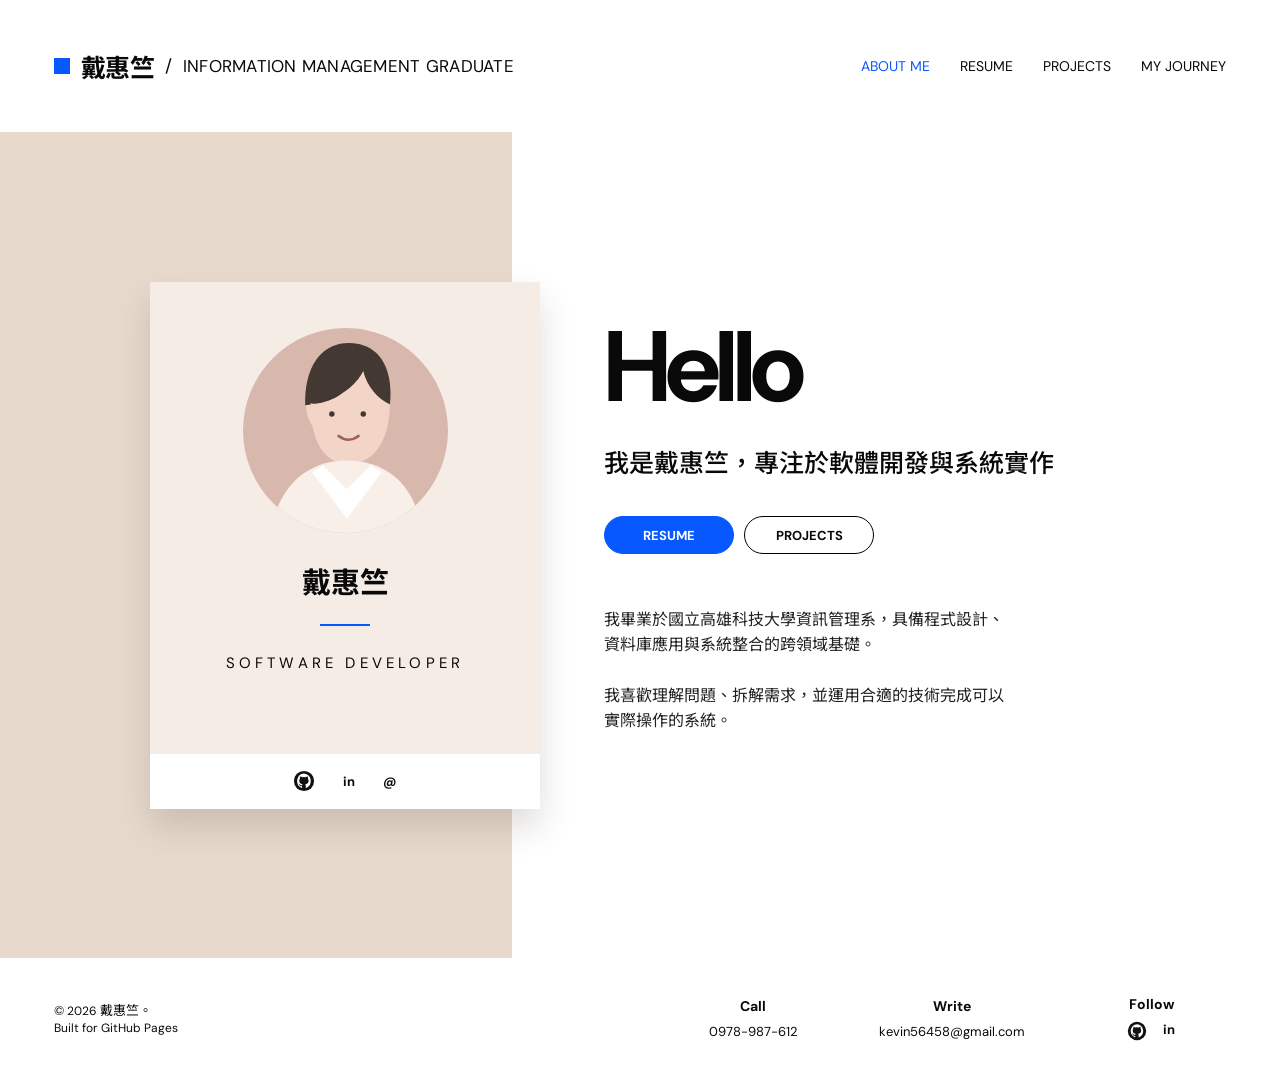
==== commit 14127656: "Use monochrome GitHub mark and broader profile title" ====
--- a/index.html
+++ b/index.html
@@ -14,7 +14,7 @@
 <body data-page="about">
   <a class="skip-link" href="#main">跳到主要內容</a>
   <header class="site-header">
-    <a class="identity" href="index.html"><span></span><strong>戴惠竺</strong><i>/</i><small>SOFTWARE ENGINEER</small></a>
+    <a class="identity" href="index.html"><span></span><strong>戴惠竺</strong><i>/</i><small>INFORMATION MANAGEMENT GRADUATE</small></a>
     <button class="menu-toggle" type="button" aria-expanded="false" aria-controls="main-nav"><span></span><span></span><span class="sr-only">開啟選單</span></button>
     <nav id="main-nav" class="main-nav" aria-label="主要導覽"><a href="index.html" data-nav="about">ABOUT ME</a><a href="resume.html" data-nav="resume">RESUME</a><a href="projects.html" data-nav="projects">PROJECTS</a><a href="journey.html" data-nav="journey">MY JOURNEY</a></nav>
   </header>
@@ -26,12 +26,12 @@
         <img src="assets/avatar.svg" alt="戴惠竺的個人圖像預留位置" />
         <h1>戴惠竺</h1>
         <span class="blue-rule" aria-hidden="true"></span>
-        <p>SOFTWARE ENGINEER</p>
-        <div class="social-row" aria-label="社群連結"><a class="github-icon" href="https://github.com/Zhu0216" aria-label="GitHub"><img src="assets/github-icon.svg" alt="" /></a><a href="https://www.linkedin.com/" aria-label="LinkedIn">in</a><a href="mailto:kevin56458@gmail.com" aria-label="電子郵件">@</a></div>
+        <p>SOFTWARE DEVELOPER</p>
+        <div class="social-row" aria-label="社群連結"><a class="github-icon" href="https://github.com/Zhu0216" aria-label="GitHub"><img src="assets/github-icon.svg?v=20260814-2" alt="" /></a><a href="https://www.linkedin.com/" aria-label="LinkedIn">in</a><a href="mailto:kevin56458@gmail.com" aria-label="電子郵件">@</a></div>
       </article>
       <section class="hello-copy reveal" aria-labelledby="hello-title">
         <h2 id="hello-title">Hello</h2>
-        <p class="hello-subtitle">我是戴惠竺，一名軟體工程師</p>
+        <p class="hello-subtitle">我是戴惠竺，專注於軟體開發與系統實作</p>
         <div class="button-row"><a class="pill primary" href="resume.html">RESUME</a><a class="pill" href="projects.html">PROJECTS</a></div>
         <p>我畢業於國立高雄科技大學資訊管理系，具備程式設計、資料庫應用與系統整合的跨領域基礎。</p>
         <p>我喜歡理解問題、拆解需求，並運用合適的技術完成可以實際操作的系統。</p>
@@ -39,6 +39,6 @@
     </div>
   </main>
 
-  <footer class="site-footer"><div class="copyright">© <span data-year></span> 戴惠竺。<br /><span>Built for GitHub Pages</span></div><div class="footer-item"><strong>Call</strong><a href="tel:+886978987612">0978-987-612</a></div><div class="footer-item"><strong>Write</strong><a href="mailto:kevin56458@gmail.com">kevin56458@gmail.com</a></div><div class="footer-item"><strong>Follow</strong><div class="footer-social"><a class="github-icon" href="https://github.com/Zhu0216" aria-label="GitHub"><img src="assets/github-icon.svg" alt="" /></a><a href="https://www.linkedin.com/">in</a></div></div></footer>
+  <footer class="site-footer"><div class="copyright">© <span data-year></span> 戴惠竺。<br /><span>Built for GitHub Pages</span></div><div class="footer-item"><strong>Call</strong><a href="tel:+886978987612">0978-987-612</a></div><div class="footer-item"><strong>Write</strong><a href="mailto:kevin56458@gmail.com">kevin56458@gmail.com</a></div><div class="footer-item"><strong>Follow</strong><div class="footer-social"><a class="github-icon" href="https://github.com/Zhu0216" aria-label="GitHub"><img src="assets/github-icon.svg?v=20260814-2" alt="" /></a><a href="https://www.linkedin.com/">in</a></div></div></footer>
 </body>
 </html>
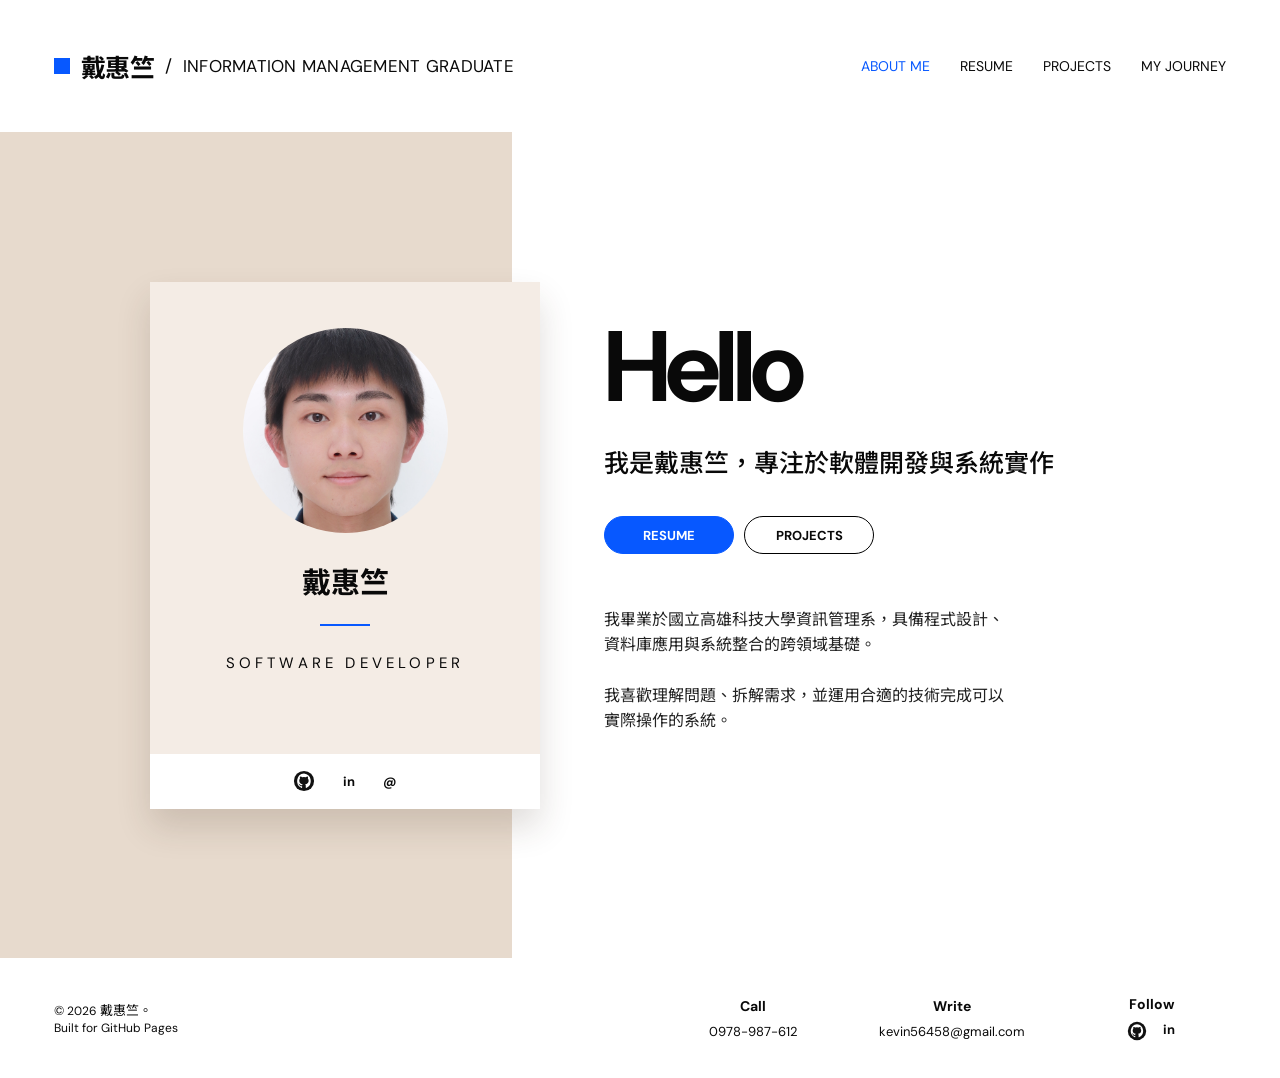
==== commit 4d3617c4: "Update profile photo and remove contact redirect" ====
--- a/index.html
+++ b/index.html
@@ -23,7 +23,7 @@
     <div class="home-color-block" aria-hidden="true"></div>
     <div class="home-layout page-width">
       <article class="profile-card reveal">
-        <img src="assets/avatar.svg" alt="戴惠竺的個人圖像預留位置" />
+        <img src="assets/大頭20260226.jpg" alt="戴惠竺的個人圖像" />
         <h1>戴惠竺</h1>
         <span class="blue-rule" aria-hidden="true"></span>
         <p>SOFTWARE DEVELOPER</p>
--- a/styles.css
+++ b/styles.css
@@ -5,6 +5,7 @@
 .site-footer{min-height:120px;padding:25px 4.2vw;display:grid;grid-template-columns:1fr 150px 200px 150px;align-items:center;gap:24px;background:#fff;font-size:13px}.copyright span{font-size:12px}.footer-item{text-align:center;display:flex;flex-direction:column;gap:8px}.footer-item strong{font-size:14px}.footer-social{display:flex;justify-content:center;gap:16px;font-weight:700}.footer-item a:hover{color:var(--blue)}
 .inner-main{background:var(--sand);padding:88px 24px 110px;min-height:760px}.inner-width{width:min(750px,100%);margin:auto}.projects-width{width:min(820px,100%);margin:auto}.contact-width{width:min(700px,100%);margin:auto}.page-title{margin:0 auto 80px;display:flex;align-items:center;justify-content:center;gap:12px;font-size:40px;letter-spacing:-.035em}.page-title>span{width:18px;height:18px}.resume-section{margin-bottom:82px}.section-top{display:flex;align-items:center;justify-content:space-between;margin-bottom:40px}.section-top h2,.skills-card h2{font-size:25px;margin:0}.resume-card{background:#fff;box-shadow:var(--shadow);padding:60px 55px;margin-bottom:34px;display:grid;grid-template-columns:220px 1fr;gap:44px;min-height:265px}.resume-meta time{display:block;color:var(--blue);font-weight:700;font-size:20px;margin-bottom:8px}.resume-meta h3{font-size:16px;font-weight:500;margin:0 0 5px;text-transform:uppercase}.resume-meta p{margin:0 0 8px;font-size:14px}.resume-meta small{font-size:13px}.resume-copy{font-size:15px;line-height:1.55}.resume-copy p{margin:0 0 22px}.skills-card{background:#fff;box-shadow:var(--shadow);padding:55px;margin-top:10px}.skills-card>div+div{margin-top:55px}.skills-card ul{list-style:none;padding:0;margin:28px 0 0;display:grid;grid-template-columns:1fr 1fr;gap:24px}.skills-card li{font-size:14px;position:relative;padding-left:22px}.skills-card li::before{content:"";position:absolute;left:0;top:.45em;width:10px;height:10px;background:var(--blue)}
 .projects-main{padding-top:105px}.projects-main .page-title{margin-bottom:48px}.page-intro{max-width:650px;margin:0 auto 70px;text-align:center;line-height:1.6}.project-row{min-height:360px;background:#fff;box-shadow:var(--shadow);margin-bottom:60px;display:grid;grid-template-columns:1.15fr .85fr}.project-copy{padding:58px 42px 42px;position:relative}.side-accent{position:absolute;left:0;top:58px;width:10px;height:48px;background:var(--blue)}.project-copy h2{color:var(--blue);font-size:23px;margin:0 0 4px}.project-copy strong{font-size:14px}.project-copy p{margin:48px 0 0;line-height:1.55}.project-art{position:relative;overflow:hidden;min-height:360px}.art-one{background:linear-gradient(140deg,#3c235d,#ff887b 60%,#efb29b);display:flex;align-items:center;justify-content:center}.art-one>span{position:relative;z-index:2;color:#fff;font-size:28px;font-weight:700;letter-spacing:.12em}.art-one i,.art-one b{position:absolute;width:170px;height:170px;border-radius:50%;background:#152a9a;filter:blur(.1px)}.art-one i{left:-65px;top:-65px}.art-one b{right:-70px;bottom:-55px}.art-two{background:#f6dfd1;display:flex;align-items:center;justify-content:center}.screen{width:77%;aspect-ratio:1.35;background:#fff;border:11px solid #202020;border-radius:5px;padding:18px;text-align:left;box-shadow:0 18px 0 -10px #aaa}.screen small{font-size:7px;letter-spacing:.2em}.screen em{display:block;margin-top:35px;font-style:normal;font-size:20px;font-weight:700;line-height:1.15}.screen>span{display:block;width:42px;height:8px;background:var(--blue);margin-top:14px}.art-three{background:linear-gradient(145deg,#eef3f5,#cdd9df);display:flex;align-items:center;justify-content:center}.phone{width:150px;height:290px;border:9px solid #111;border-radius:25px;background:#00a8dc;display:flex;align-items:center;justify-content:center;transform:rotate(-18deg);box-shadow:0 20px 30px rgba(0,0,0,.22)}.phone span{color:#fff;font-size:24px;font-weight:700;transform:rotate(18deg)}.art-three>i{position:absolute;width:200px;height:45px;background:rgba(255,255,255,.65);transform:rotate(-25deg);right:-30px;top:50px}
+.project-link{color:inherit;transition:transform .2s,box-shadow .2s}.project-link:hover{transform:translateY(-5px);box-shadow:0 24px 40px rgba(61,44,29,.22)}.project-link .project-copy{display:flex;flex-direction:column;align-items:flex-start;justify-content:center}.project-link .project-copy h2 a,.project-link .project-repo a{color:var(--blue)}.project-link .project-copy h2 a:hover,.project-link .project-repo a:hover{text-decoration:underline}.project-repo{margin-top:30px;color:var(--blue);font-size:11px;font-weight:700;letter-spacing:.12em}.project-photo-wrap{height:360px;min-height:360px;background:#eee}.project-photo{width:100%;height:360px;max-height:360px;min-height:0;display:block;object-fit:cover;object-position:center}.art-note{background:linear-gradient(145deg,#f2c9bd,#e48f8a);display:flex;align-items:center;justify-content:center}.art-note>span{position:relative;z-index:2;color:#fff;font-size:34px;font-weight:700;letter-spacing:.12em}.art-note i,.art-note b{position:absolute;width:170px;height:170px;border-radius:50%;background:#1d329c}.art-note i{left:-65px;top:-65px}.art-note b{right:-70px;bottom:-55px}
 .contact-main{padding-top:70px}.contact-main .page-title{margin-bottom:70px}.contact-card{background:#fff;box-shadow:var(--shadow);padding:70px 64px;min-height:610px}.contact-card label{display:flex;flex-direction:column;font-size:14px;font-weight:600;margin-bottom:27px}.field-pair{display:grid;grid-template-columns:1fr 1fr;gap:38px}.contact-card input,.contact-card textarea{border:0;border-bottom:1px solid #111;padding:10px 2px 7px;font:16px inherit;outline:0;background:transparent;resize:vertical}.contact-card input:focus,.contact-card textarea:focus{border-color:var(--blue);box-shadow:0 1px 0 var(--blue)}.contact-card button{border:0;cursor:pointer}.form-note{font-size:12px;color:var(--muted);margin:14px 0 0}
 .journey-main{padding-top:100px;padding-bottom:145px}.journey-width{width:min(920px,100%);margin:auto}.journey-main .page-title{margin-bottom:28px}.journey-main .page-intro{margin-bottom:86px}.journey-timeline{position:relative;list-style:none;margin:0;padding:0}.journey-timeline::before{content:"";position:absolute;top:18px;bottom:0;left:50%;width:2px;background:linear-gradient(to bottom,var(--blue),rgba(7,88,255,.15));transform:translateX(-1px)}.journey-timeline li{position:relative;display:grid;grid-template-columns:1fr 86px 1fr;min-height:270px}.journey-marker{position:absolute;z-index:2;left:50%;top:18px;width:16px;height:16px;border:4px solid var(--sand);border-radius:50%;background:var(--blue);transform:translateX(-50%);box-shadow:0 0 0 1px var(--blue)}.journey-timeline time{position:absolute;top:13px;margin:0;color:var(--blue);font-size:12px;font-weight:700;letter-spacing:.12em;line-height:1;white-space:nowrap}.journey-event:nth-child(even) time{left:calc(50% + 27px)}.journey-event:nth-child(odd) time{right:calc(50% + 27px)}.journey-event article{grid-row:1;position:relative;background:#fff;box-shadow:var(--shadow);padding:36px 40px 38px;min-height:188px}.journey-event:nth-child(even) article{grid-column:1;margin-right:43px;text-align:right}.journey-event:nth-child(odd) article{grid-column:3;margin-left:43px}.journey-event article::before{content:"";position:absolute;top:21px;width:9px;height:48px;background:var(--blue)}.journey-event:nth-child(even) article::before{right:0}.journey-event:nth-child(odd) article::before{left:0}.event-index{color:var(--blue);font-size:10px;font-weight:700;letter-spacing:.18em}.journey-event h2{margin:13px 0 18px;font-size:23px;line-height:1.25}.journey-event p{margin:0;color:var(--muted);font-size:14px;line-height:1.75}.journey-now{min-height:200px}.journey-now time{left:calc(50% + 31px);top:18px;font-size:13px}.now-space{grid-column:3;min-height:110px}.pulse-marker{top:14px;width:23px;height:23px;border-width:6px;animation:marker-pulse 1.8s ease-out infinite}.pulse-marker::after{content:"";position:absolute;inset:-10px;border:1px solid var(--blue);border-radius:50%;animation:marker-ring 1.8s ease-out infinite}@keyframes marker-pulse{0%,100%{transform:translateX(-50%) scale(.86);box-shadow:0 0 0 0 rgba(7,88,255,.4)}50%{transform:translateX(-50%) scale(1);box-shadow:0 0 0 9px rgba(7,88,255,0)}}@keyframes marker-ring{0%{opacity:.8;transform:scale(.65)}100%{opacity:0;transform:scale(1.55)}}
 .reveal{animation:fade-up .6s ease both}@keyframes fade-up{from{opacity:0;transform:translateY(14px)}to{opacity:1;transform:none}}
@@ -36,3 +37,8 @@
   }
   .journey-event article{align-self:center}
 }
+
+/* Keep project screenshots fully visible inside the fixed frame. */
+.project-photo{object-fit:contain!important;background:#eee}
+.project-photo-wrap{display:flex;align-items:center;justify-content:center;overflow:hidden}
+.project-photo{width:100%!important;height:auto!important;max-height:100%!important;object-fit:contain!important}
